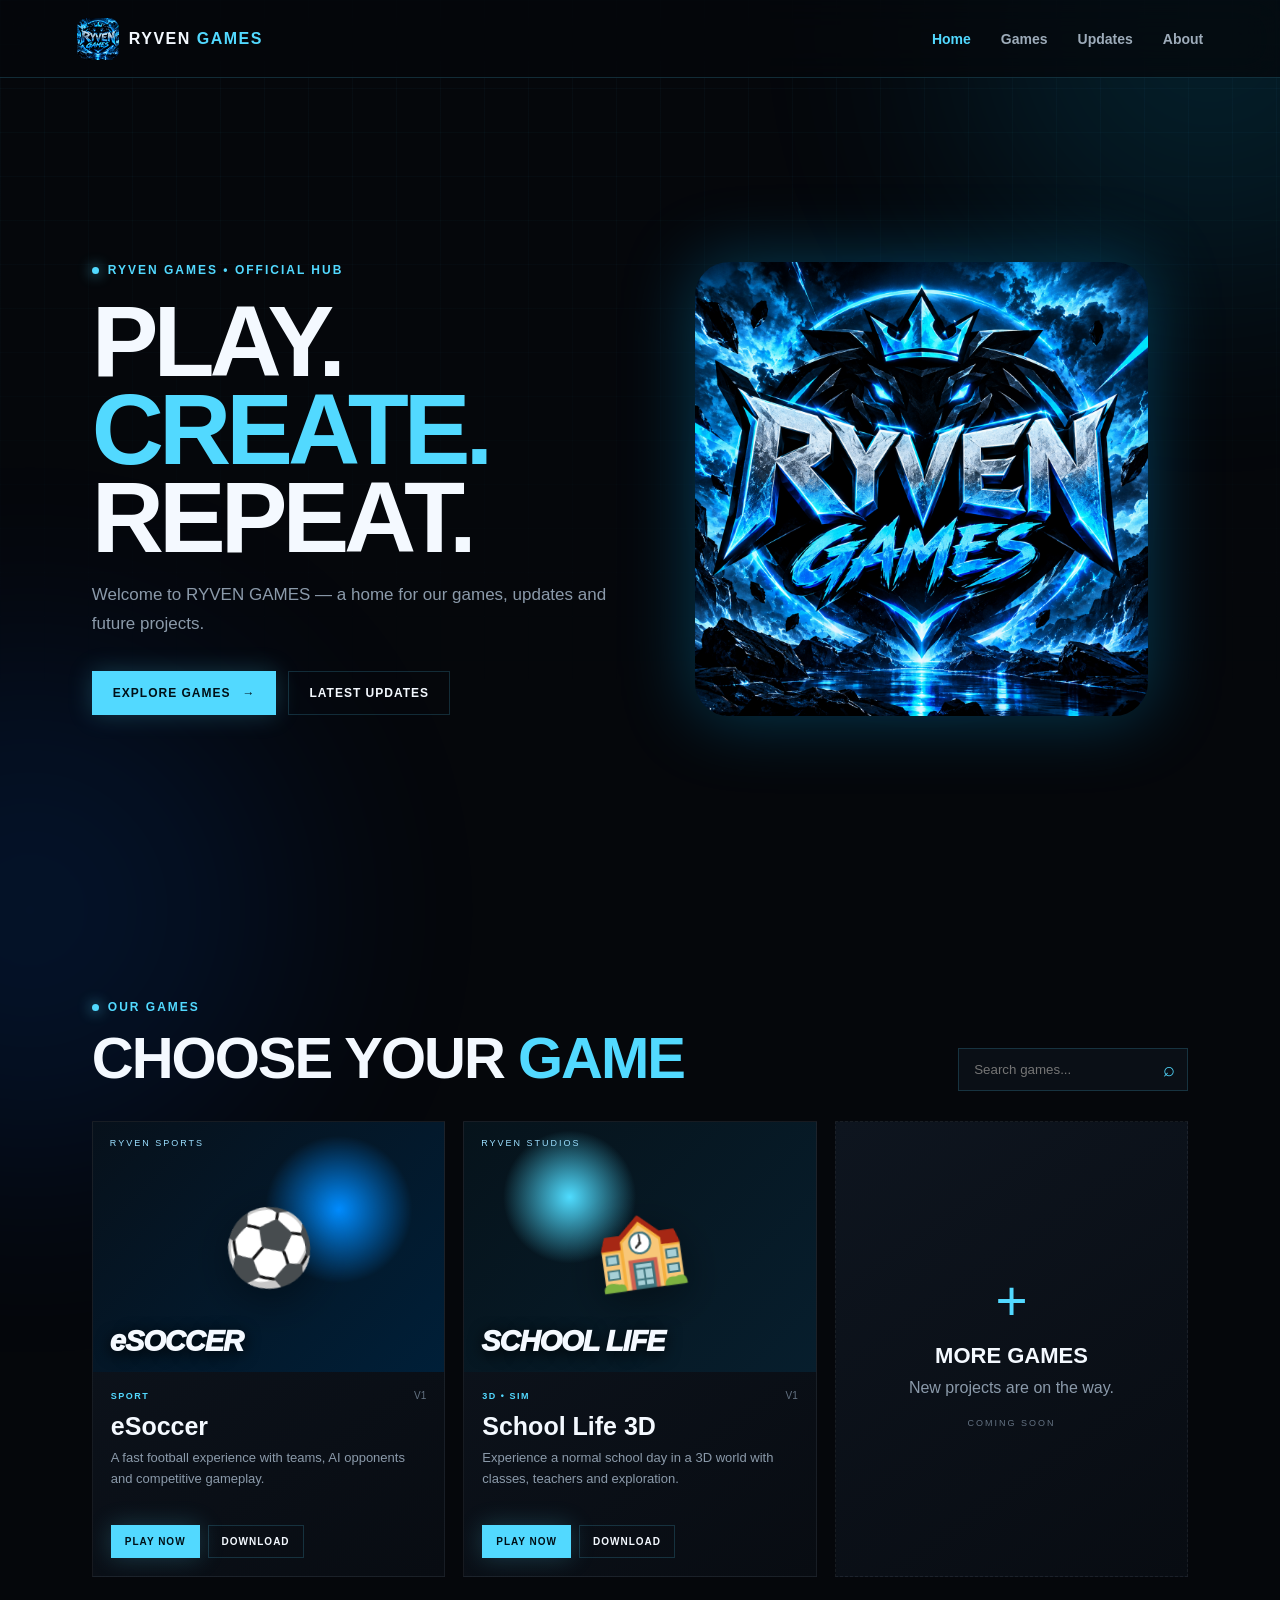
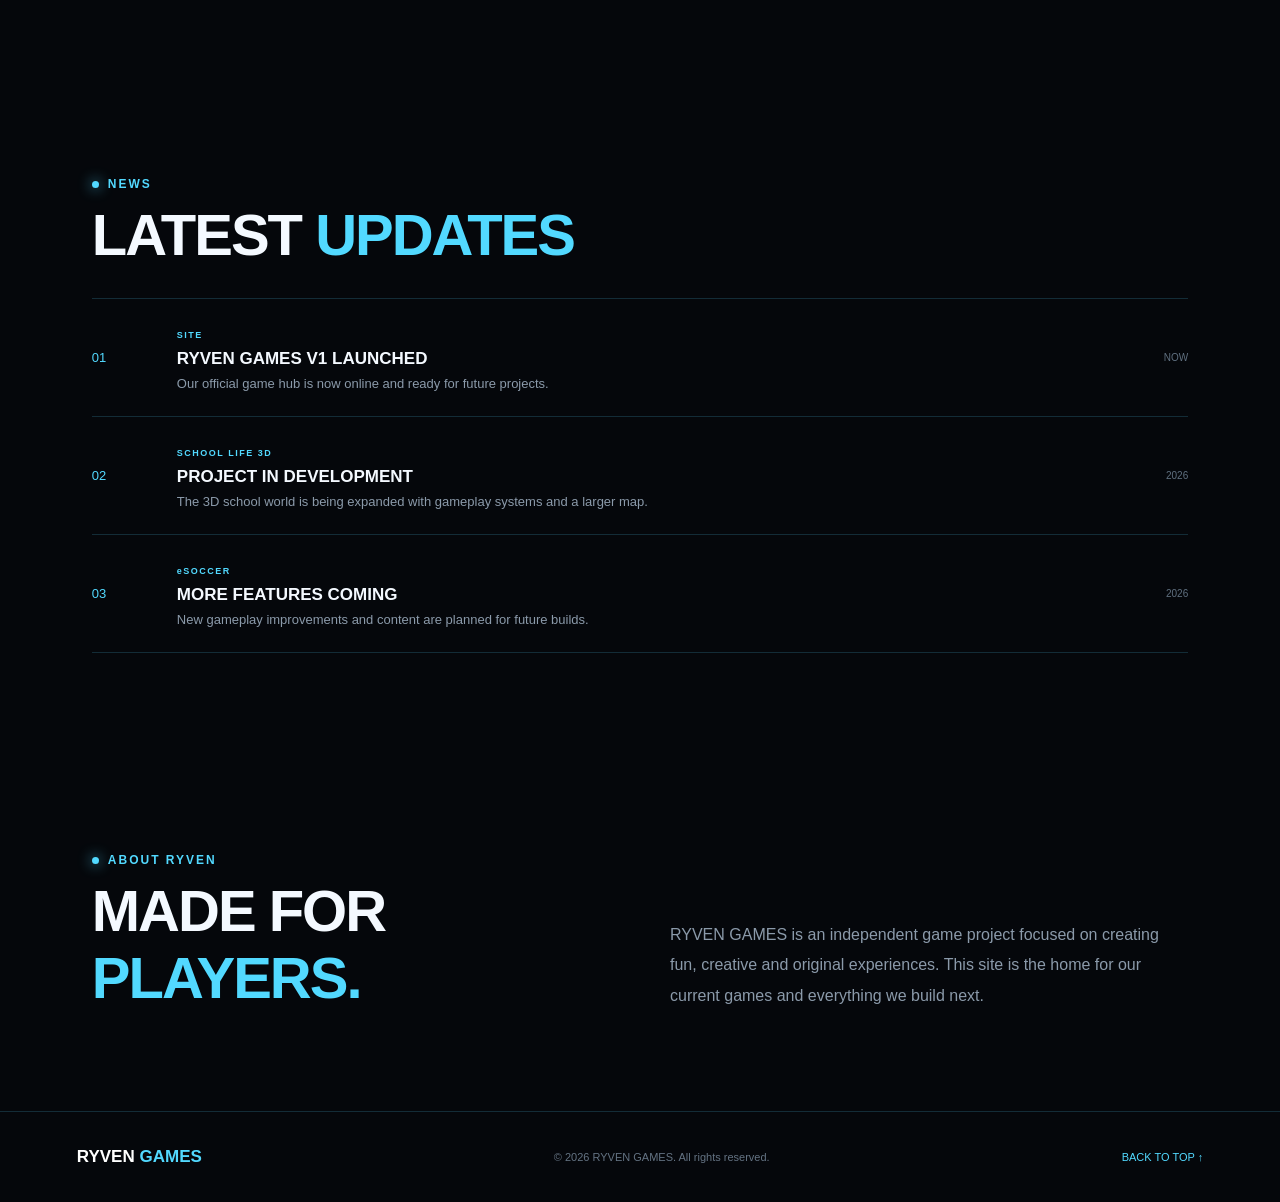
==== index.html @ 24ae2001 "Add files via upload" ====
<!DOCTYPE html>
<html lang="en">
<head>
  <meta charset="UTF-8">
  <meta name="viewport" content="width=device-width, initial-scale=1.0">
  <meta name="description" content="RYVEN GAMES — Play our games, discover new worlds and follow the latest updates.">
  <title>RYVEN GAMES | Game Hub</title>
  <link rel="icon" href="assets/ryven-games-logo.png">
  <link rel="stylesheet" href="style.css">
</head>
<body>
  <div class="bg-grid"></div>
  <div class="glow glow-1"></div>
  <div class="glow glow-2"></div>

  <header class="header">
    <a class="brand" href="#home" aria-label="RYVEN GAMES Home">
      <img src="assets/ryven-games-logo.png" alt="RYVEN GAMES logo">
      <span>RYVEN <b>GAMES</b></span>
    </a>
    <nav class="nav">
      <a href="#home" class="active">Home</a>
      <a href="#games">Games</a>
      <a href="#updates">Updates</a>
      <a href="#about">About</a>
    </nav>
    <button class="menu-btn" id="menuBtn" aria-label="Open menu">☰</button>
  </header>

  <main id="home">
    <section class="hero">
      <div class="hero-copy">
        <div class="eyebrow"><span></span> RYVEN GAMES • OFFICIAL HUB</div>
        <h1>PLAY.<br><em>CREATE.</em><br>REPEAT.</h1>
        <p>Welcome to RYVEN GAMES — a home for our games, updates and future projects.</p>
        <div class="hero-actions">
          <a href="#games" class="btn primary">EXPLORE GAMES <span>→</span></a>
          <a href="#updates" class="btn ghost">LATEST UPDATES</a>
        </div>
      </div>
      <div class="hero-logo-wrap">
        <div class="ring"></div>
        <img src="assets/ryven-games-logo.png" class="hero-logo" alt="RYVEN GAMES">
      </div>
    </section>

    <section id="games" class="section">
      <div class="section-head">
        <div>
          <div class="eyebrow"><span></span> OUR GAMES</div>
          <h2>CHOOSE YOUR <em>GAME</em></h2>
        </div>
        <div class="search-wrap">
          <input id="gameSearch" type="search" placeholder="Search games..." aria-label="Search games">
          <span>⌕</span>
        </div>
      </div>

      <div class="games-grid" id="gamesGrid">
        <article class="game-card" data-search="esoccer football soccer sport">
          <div class="game-art soccer-art">
            <div class="art-label">RYVEN SPORTS</div>
            <div class="soccer-ball">⚽</div>
            <div class="art-title">eSOCCER</div>
          </div>
          <div class="game-info">
            <div class="game-top"><span class="tag">SPORT</span><span class="version">V1</span></div>
            <h3>eSoccer</h3>
            <p>A fast football experience with teams, AI opponents and competitive gameplay.</p>
            <div class="card-actions">
              <a class="btn small primary" href="games/esoccer/index.html">PLAY NOW</a>
              <button class="btn small ghost" data-soon>DOWNLOAD</button>
            </div>
          </div>
        </article>

        <article class="game-card" data-search="school life 3d school simulation">
          <div class="game-art school-art">
            <div class="art-label">RYVEN STUDIOS</div>
            <div class="school-icon">🏫</div>
            <div class="art-title">SCHOOL LIFE</div>
          </div>
          <div class="game-info">
            <div class="game-top"><span class="tag">3D • SIM</span><span class="version">V1</span></div>
            <h3>School Life 3D</h3>
            <p>Experience a normal school day in a 3D world with classes, teachers and exploration.</p>
            <div class="card-actions">
              <a class="btn small primary" href="games/school-life-3d/index.html">PLAY NOW</a>
              <button class="btn small ghost" data-soon>DOWNLOAD</button>
            </div>
          </div>
        </article>

        <article class="game-card coming-card" data-search="more games coming soon">
          <div class="coming-inner">
            <div class="plus">+</div>
            <h3>MORE GAMES</h3>
            <p>New projects are on the way.</p>
            <span>COMING SOON</span>
          </div>
        </article>
      </div>
      <p id="noResults" class="no-results">No games found.</p>
    </section>

    <section id="updates" class="section updates">
      <div class="section-head">
        <div>
          <div class="eyebrow"><span></span> NEWS</div>
          <h2>LATEST <em>UPDATES</em></h2>
        </div>
      </div>
      <div class="update-list">
        <div class="update">
          <div class="update-number">01</div>
          <div><span class="tag">SITE</span><h3>RYVEN GAMES V1 LAUNCHED</h3><p>Our official game hub is now online and ready for future projects.</p></div>
          <time>NOW</time>
        </div>
        <div class="update">
          <div class="update-number">02</div>
          <div><span class="tag">SCHOOL LIFE 3D</span><h3>PROJECT IN DEVELOPMENT</h3><p>The 3D school world is being expanded with gameplay systems and a larger map.</p></div>
          <time>2026</time>
        </div>
        <div class="update">
          <div class="update-number">03</div>
          <div><span class="tag">eSOCCER</span><h3>MORE FEATURES COMING</h3><p>New gameplay improvements and content are planned for future builds.</p></div>
          <time>2026</time>
        </div>
      </div>
    </section>

    <section id="about" class="about section">
      <div>
        <div class="eyebrow"><span></span> ABOUT RYVEN</div>
        <h2>MADE FOR <em>PLAYERS.</em></h2>
      </div>
      <p>RYVEN GAMES is an independent game project focused on creating fun, creative and original experiences. This site is the home for our current games and everything we build next.</p>
    </section>
  </main>

  <footer>
    <div class="footer-brand">RYVEN <b>GAMES</b></div>
    <p>© 2026 RYVEN GAMES. All rights reserved.</p>
    <a href="#home">BACK TO TOP ↑</a>
  </footer>

  <div class="toast" id="toast">Coming soon!</div>
  <script src="script.js"></script>
</body>
</html>
---- style.css ----
:root{
  --cyan:#52d9ff;
  --cyan2:#009cff;
  --black:#05070b;
  --panel:#0b1018;
  --text:#f4f9ff;
  --muted:#8b9aaa;
  --line:rgba(82,217,255,.18);
}
*{box-sizing:border-box;margin:0;padding:0}
html{scroll-behavior:smooth}
body{font-family:Arial,Helvetica,sans-serif;background:var(--black);color:var(--text);min-height:100vh;overflow-x:hidden}
a{text-decoration:none;color:inherit}
.bg-grid{position:fixed;inset:0;z-index:-3;background-image:linear-gradient(rgba(82,217,255,.035) 1px,transparent 1px),linear-gradient(90deg,rgba(82,217,255,.035) 1px,transparent 1px);background-size:44px 44px;mask-image:linear-gradient(to bottom,black,transparent 80%)}
.glow{position:fixed;width:500px;height:500px;border-radius:50%;filter:blur(120px);opacity:.13;z-index:-2;pointer-events:none}
.glow-1{background:#00bfff;top:-220px;right:-180px}.glow-2{background:#0066ff;bottom:-260px;left:-220px}
.header{height:78px;display:flex;align-items:center;justify-content:space-between;padding:0 6vw;border-bottom:1px solid var(--line);background:rgba(5,7,11,.75);backdrop-filter:blur(18px);position:sticky;top:0;z-index:20}
.brand{display:flex;align-items:center;gap:10px;font-weight:900;letter-spacing:1.5px}.brand img{width:42px;height:42px;object-fit:cover;border-radius:10px}.brand b{color:var(--cyan)}
.nav{display:flex;gap:30px;color:#9eacba;font-size:14px;font-weight:700}.nav a{transition:.2s}.nav a:hover,.nav .active{color:var(--cyan)}
.menu-btn{display:none;background:none;border:0;color:white;font-size:24px}
.hero{max-width:1250px;margin:auto;min-height:calc(100vh - 78px);padding:70px 6vw;display:grid;grid-template-columns:1fr 1fr;align-items:center;gap:30px}
.eyebrow{color:var(--cyan);font-size:12px;font-weight:900;letter-spacing:2px;display:flex;align-items:center;gap:9px}.eyebrow span{width:7px;height:7px;border-radius:50%;background:var(--cyan);box-shadow:0 0 14px var(--cyan)}
.hero h1{font-size:clamp(54px,8vw,100px);line-height:.88;letter-spacing:-5px;margin:20px 0}.hero h1 em,h2 em{color:var(--cyan);font-style:normal}
.hero p{max-width:550px;color:var(--muted);font-size:17px;line-height:1.7}.hero-actions{display:flex;gap:12px;margin-top:32px}
.btn{display:inline-flex;align-items:center;justify-content:center;gap:12px;border:1px solid var(--line);padding:14px 20px;font-size:12px;font-weight:900;letter-spacing:1px;transition:.2s;cursor:pointer;background:none;color:var(--text)}
.btn.primary{background:var(--cyan);color:#001018;border-color:var(--cyan);box-shadow:0 0 25px rgba(82,217,255,.22)}.btn.primary:hover{transform:translateY(-2px);box-shadow:0 0 35px rgba(82,217,255,.4)}
.btn.ghost:hover{border-color:var(--cyan);color:var(--cyan)}.btn.small{padding:10px 13px;font-size:10px}
.hero-logo-wrap{position:relative;display:flex;justify-content:center;align-items:center}.hero-logo{width:min(480px,85%);aspect-ratio:1;object-fit:cover;border-radius:34px;filter:drop-shadow(0 0 35px rgba(0,180,255,.3));animation:float 5s ease-in-out infinite}.ring{position:absolute;width:70%;aspect-ratio:1;border:1px solid rgba(82,217,255,.28);border-radius:50%;box-shadow:0 0 80px rgba(0,174,255,.15)}
@keyframes float{50%{transform:translateY(-10px)}}
.section{max-width:1250px;margin:auto;padding:100px 6vw}.section-head{display:flex;align-items:end;justify-content:space-between;gap:20px;margin-bottom:30px}.section h2,.about h2{font-size:clamp(34px,5vw,58px);letter-spacing:-2px;margin-top:10px}.search-wrap{position:relative}.search-wrap input{width:230px;background:#0a0f16;border:1px solid var(--line);padding:13px 38px 13px 15px;color:white;outline:none}.search-wrap input:focus{border-color:var(--cyan)}.search-wrap span{position:absolute;right:13px;top:10px;color:var(--cyan);font-size:20px}
.games-grid{display:grid;grid-template-columns:repeat(3,1fr);gap:18px}.game-card{background:linear-gradient(145deg,#0e151f,#080c12);border:1px solid rgba(255,255,255,.06);overflow:hidden;transition:.3s}.game-card:hover{transform:translateY(-6px);border-color:var(--line);box-shadow:0 15px 45px rgba(0,0,0,.35)}
.game-art{height:250px;position:relative;overflow:hidden;display:flex;align-items:center;justify-content:center;background:#07111b}.soccer-art{background:radial-gradient(circle at 70% 35%,#008cff,transparent 25%),linear-gradient(135deg,#07111b,#001f38)}.school-art{background:radial-gradient(circle at 30% 30%,#4fdcff,transparent 22%),linear-gradient(135deg,#06131b,#071e2d)}.art-label{position:absolute;top:16px;left:17px;font-size:9px;letter-spacing:2px;color:#9bdfff}.soccer-ball,.school-icon{font-size:74px;filter:drop-shadow(0 10px 20px rgba(0,0,0,.4));transform:rotate(-8deg)}.art-title{position:absolute;bottom:14px;left:17px;font-size:29px;font-weight:1000;font-style:italic;letter-spacing:-1px;text-shadow:0 3px 15px #000}
.game-info{padding:18px}.game-top{display:flex;justify-content:space-between;align-items:center}.tag{font-size:9px;letter-spacing:1.5px;color:var(--cyan);font-weight:900}.version{font-size:10px;color:#647383}.game-info h3{font-size:25px;margin:11px 0 7px}.game-info p{font-size:13px;line-height:1.6;color:var(--muted);min-height:62px}.card-actions{display:flex;gap:8px;margin-top:15px}
.coming-card{min-height:420px;border-style:dashed;display:flex;align-items:center;justify-content:center;text-align:center}.coming-inner{padding:30px}.plus{font-size:55px;color:var(--cyan);font-weight:200}.coming-inner h3{font-size:22px;margin:10px}.coming-inner p{color:var(--muted);margin-bottom:15px}.coming-inner span{font-size:9px;letter-spacing:2px;color:#647383}
.no-results{display:none;color:var(--muted);padding:30px 0}
.update-list{border-top:1px solid var(--line)}.update{display:grid;grid-template-columns:65px 1fr auto;gap:20px;padding:25px 0;border-bottom:1px solid var(--line);align-items:center}.update-number{font-size:13px;color:var(--cyan)}.update h3{font-size:17px;margin:7px 0}.update p{font-size:13px;color:var(--muted)}.update time{font-size:10px;color:#607080}
.about{display:grid;grid-template-columns:1fr 1fr;gap:60px;align-items:end}.about p{color:var(--muted);font-size:16px;line-height:1.9;max-width:580px}
footer{border-top:1px solid var(--line);padding:35px 6vw;display:flex;justify-content:space-between;align-items:center;color:#647383;font-size:11px}.footer-brand{font-size:17px;font-weight:900;color:white}.footer-brand b{color:var(--cyan)}footer a{color:var(--cyan)}
.toast{position:fixed;bottom:25px;left:50%;transform:translate(-50%,20px);background:#101923;border:1px solid var(--line);padding:12px 18px;font-size:12px;opacity:0;pointer-events:none;transition:.25s;z-index:50}.toast.show{opacity:1;transform:translate(-50%,0)}
@media(max-width:850px){.nav{display:none}.menu-btn{display:block}.hero{grid-template-columns:1fr;text-align:center;padding-top:55px}.hero-copy .eyebrow,.about .eyebrow{justify-content:center}.hero p{margin:auto}.hero-actions{justify-content:center}.hero-logo-wrap{order:-1}.hero-logo{width:280px}.games-grid{grid-template-columns:1fr 1fr}.about{grid-template-columns:1fr;gap:25px}.section-head{align-items:start;flex-direction:column}.search-wrap,.search-wrap input{width:100%}}
@media(max-width:550px){.header{padding:0 18px}.brand span{display:none}.hero{padding:45px 18px}.hero h1{letter-spacing:-3px}.section{padding:75px 18px}.games-grid{grid-template-columns:1fr}.game-art{height:220px}.update{grid-template-columns:35px 1fr}.update time{display:none}footer{flex-direction:column;gap:15px;text-align:center}}
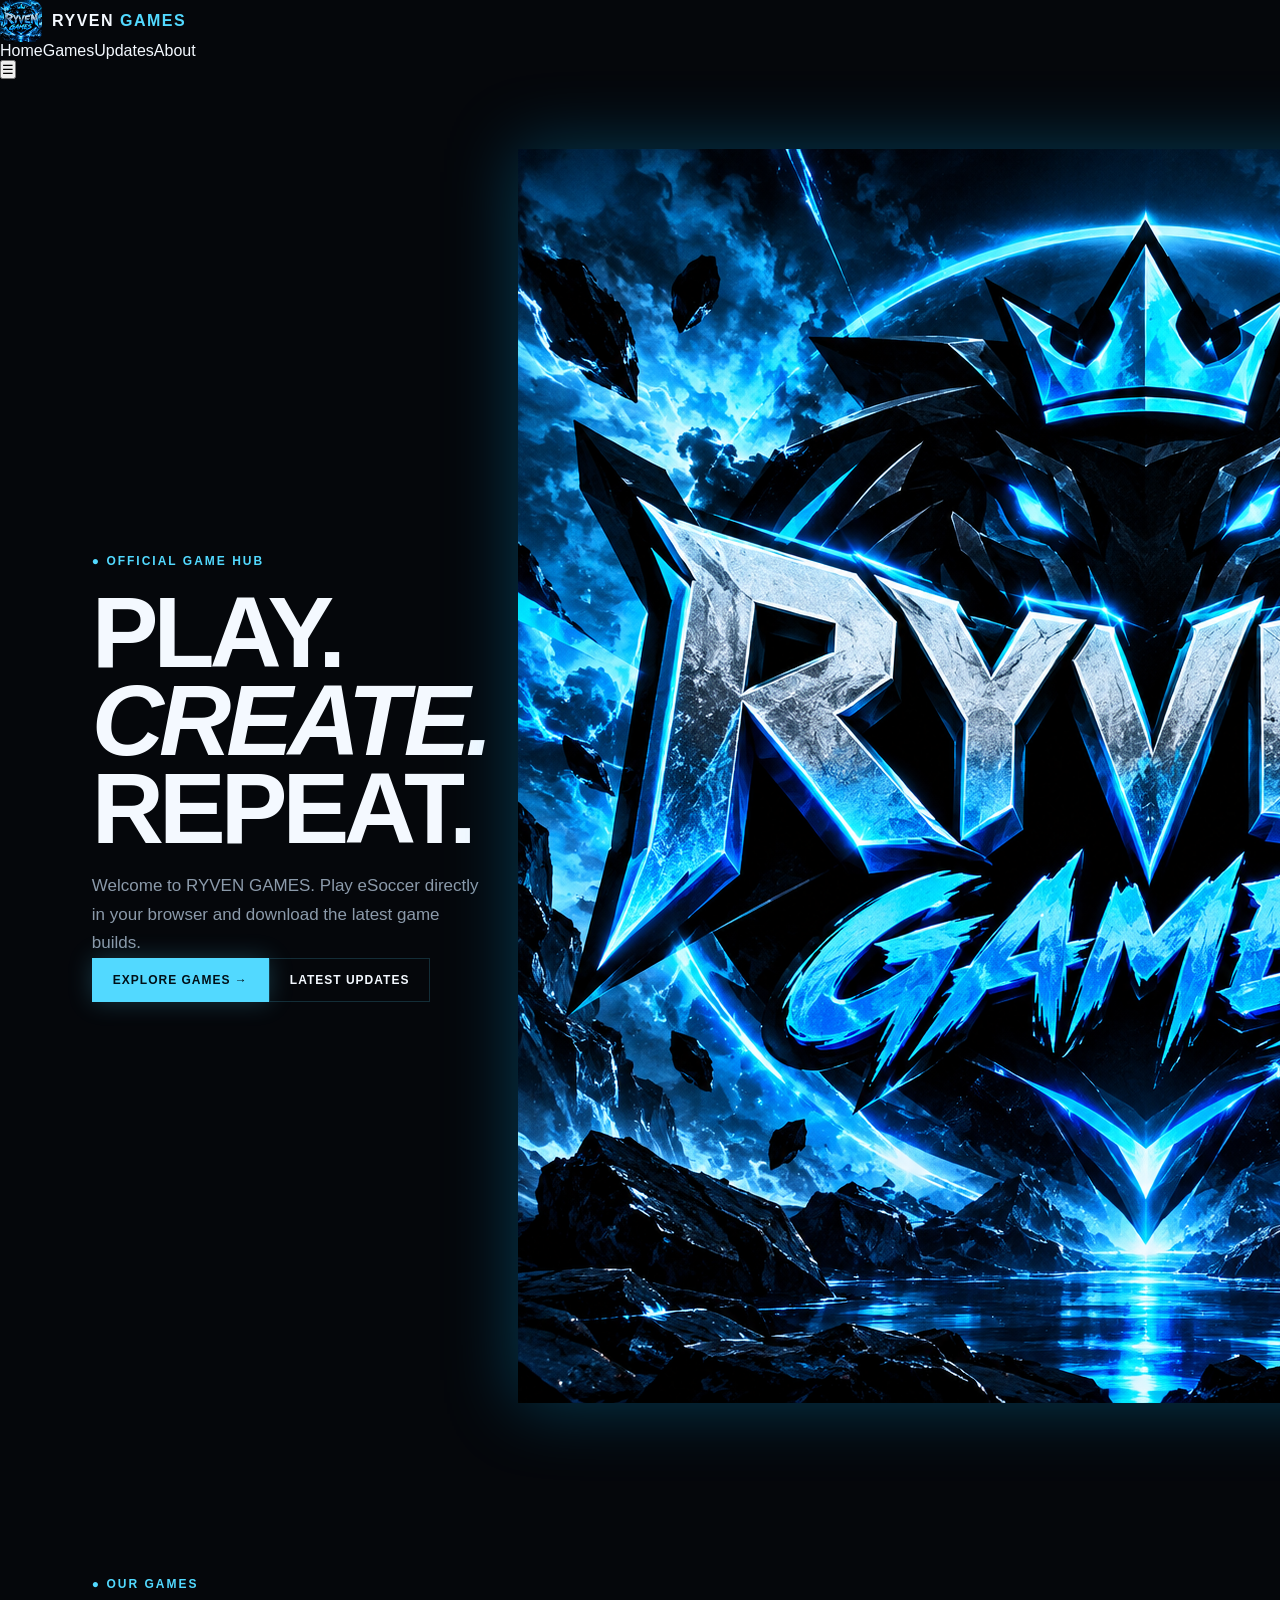
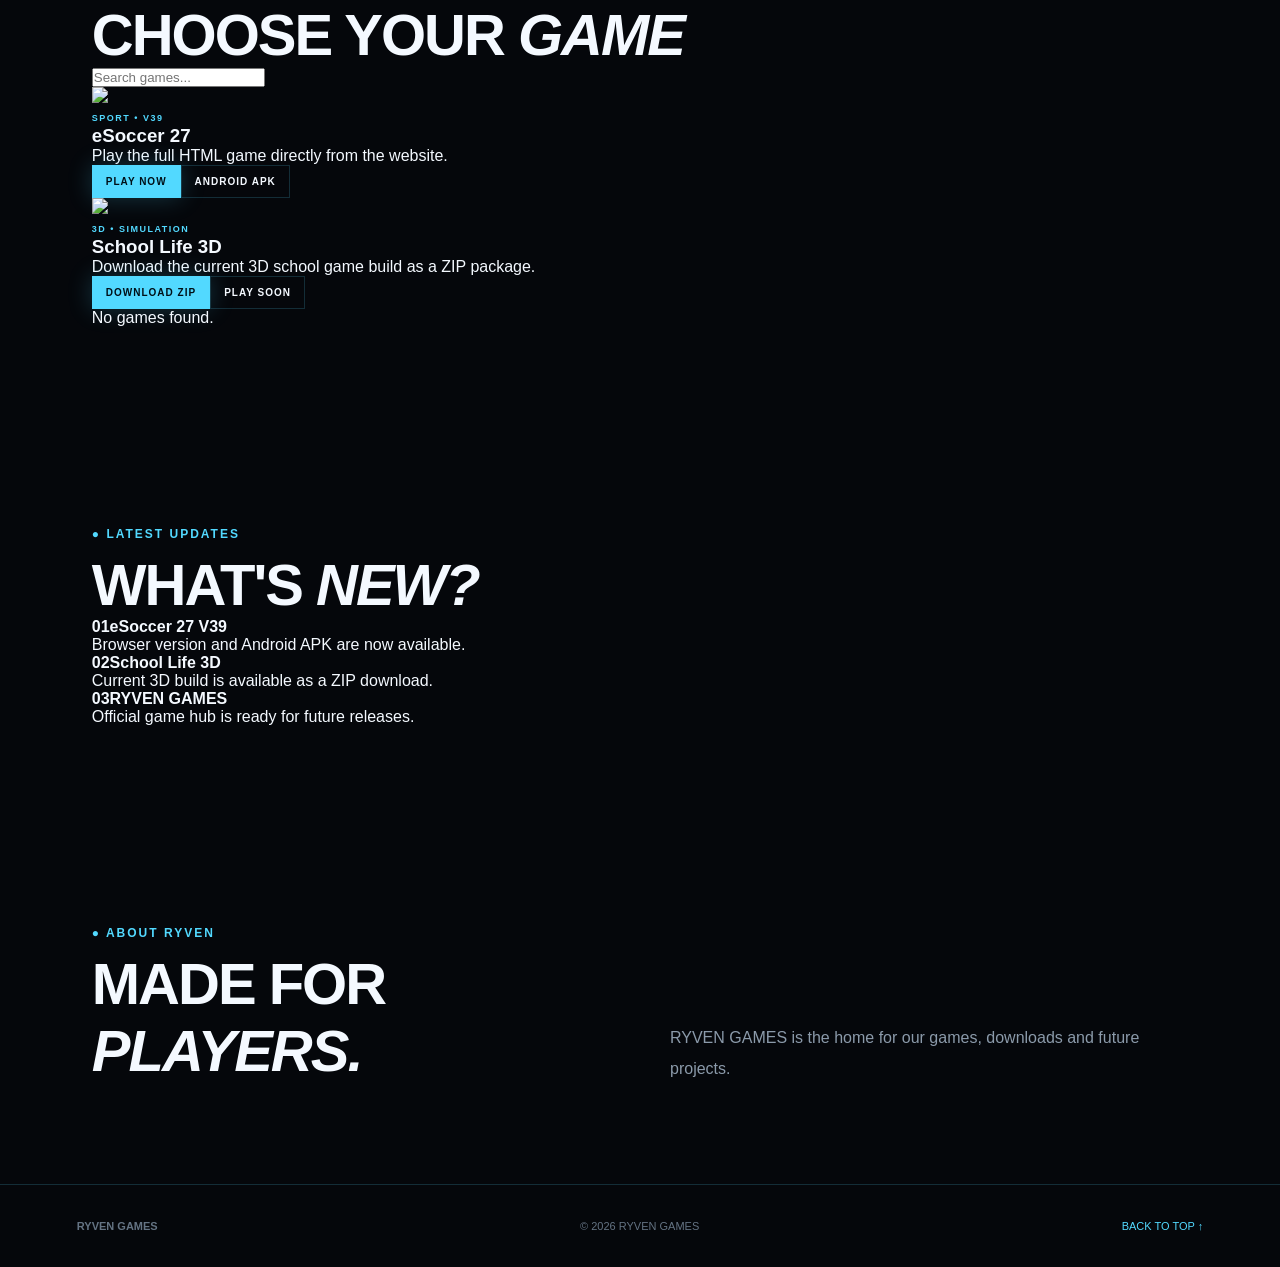
==== commit 8ec0e652: "Add files via upload" ====
--- a/index.html
+++ b/index.html
@@ -1,150 +1,9 @@
-<!DOCTYPE html>
-<html lang="en">
-<head>
-  <meta charset="UTF-8">
-  <meta name="viewport" content="width=device-width, initial-scale=1.0">
-  <meta name="description" content="RYVEN GAMES — Play our games, discover new worlds and follow the latest updates.">
-  <title>RYVEN GAMES | Game Hub</title>
-  <link rel="icon" href="assets/ryven-games-logo.png">
-  <link rel="stylesheet" href="style.css">
-</head>
-<body>
-  <div class="bg-grid"></div>
-  <div class="glow glow-1"></div>
-  <div class="glow glow-2"></div>
-
-  <header class="header">
-    <a class="brand" href="#home" aria-label="RYVEN GAMES Home">
-      <img src="assets/ryven-games-logo.png" alt="RYVEN GAMES logo">
-      <span>RYVEN <b>GAMES</b></span>
-    </a>
-    <nav class="nav">
-      <a href="#home" class="active">Home</a>
-      <a href="#games">Games</a>
-      <a href="#updates">Updates</a>
-      <a href="#about">About</a>
-    </nav>
-    <button class="menu-btn" id="menuBtn" aria-label="Open menu">☰</button>
-  </header>
-
-  <main id="home">
-    <section class="hero">
-      <div class="hero-copy">
-        <div class="eyebrow"><span></span> RYVEN GAMES • OFFICIAL HUB</div>
-        <h1>PLAY.<br><em>CREATE.</em><br>REPEAT.</h1>
-        <p>Welcome to RYVEN GAMES — a home for our games, updates and future projects.</p>
-        <div class="hero-actions">
-          <a href="#games" class="btn primary">EXPLORE GAMES <span>→</span></a>
-          <a href="#updates" class="btn ghost">LATEST UPDATES</a>
-        </div>
-      </div>
-      <div class="hero-logo-wrap">
-        <div class="ring"></div>
-        <img src="assets/ryven-games-logo.png" class="hero-logo" alt="RYVEN GAMES">
-      </div>
-    </section>
-
-    <section id="games" class="section">
-      <div class="section-head">
-        <div>
-          <div class="eyebrow"><span></span> OUR GAMES</div>
-          <h2>CHOOSE YOUR <em>GAME</em></h2>
-        </div>
-        <div class="search-wrap">
-          <input id="gameSearch" type="search" placeholder="Search games..." aria-label="Search games">
-          <span>⌕</span>
-        </div>
-      </div>
-
-      <div class="games-grid" id="gamesGrid">
-        <article class="game-card" data-search="esoccer football soccer sport">
-          <div class="game-art soccer-art">
-            <div class="art-label">RYVEN SPORTS</div>
-            <div class="soccer-ball">⚽</div>
-            <div class="art-title">eSOCCER</div>
-          </div>
-          <div class="game-info">
-            <div class="game-top"><span class="tag">SPORT</span><span class="version">V1</span></div>
-            <h3>eSoccer</h3>
-            <p>A fast football experience with teams, AI opponents and competitive gameplay.</p>
-            <div class="card-actions">
-              <a class="btn small primary" href="games/esoccer/index.html">PLAY NOW</a>
-              <button class="btn small ghost" data-soon>DOWNLOAD</button>
-            </div>
-          </div>
-        </article>
-
-        <article class="game-card" data-search="school life 3d school simulation">
-          <div class="game-art school-art">
-            <div class="art-label">RYVEN STUDIOS</div>
-            <div class="school-icon">🏫</div>
-            <div class="art-title">SCHOOL LIFE</div>
-          </div>
-          <div class="game-info">
-            <div class="game-top"><span class="tag">3D • SIM</span><span class="version">V1</span></div>
-            <h3>School Life 3D</h3>
-            <p>Experience a normal school day in a 3D world with classes, teachers and exploration.</p>
-            <div class="card-actions">
-              <a class="btn small primary" href="games/school-life-3d/index.html">PLAY NOW</a>
-              <button class="btn small ghost" data-soon>DOWNLOAD</button>
-            </div>
-          </div>
-        </article>
-
-        <article class="game-card coming-card" data-search="more games coming soon">
-          <div class="coming-inner">
-            <div class="plus">+</div>
-            <h3>MORE GAMES</h3>
-            <p>New projects are on the way.</p>
-            <span>COMING SOON</span>
-          </div>
-        </article>
-      </div>
-      <p id="noResults" class="no-results">No games found.</p>
-    </section>
-
-    <section id="updates" class="section updates">
-      <div class="section-head">
-        <div>
-          <div class="eyebrow"><span></span> NEWS</div>
-          <h2>LATEST <em>UPDATES</em></h2>
-        </div>
-      </div>
-      <div class="update-list">
-        <div class="update">
-          <div class="update-number">01</div>
-          <div><span class="tag">SITE</span><h3>RYVEN GAMES V1 LAUNCHED</h3><p>Our official game hub is now online and ready for future projects.</p></div>
-          <time>NOW</time>
-        </div>
-        <div class="update">
-          <div class="update-number">02</div>
-          <div><span class="tag">SCHOOL LIFE 3D</span><h3>PROJECT IN DEVELOPMENT</h3><p>The 3D school world is being expanded with gameplay systems and a larger map.</p></div>
-          <time>2026</time>
-        </div>
-        <div class="update">
-          <div class="update-number">03</div>
-          <div><span class="tag">eSOCCER</span><h3>MORE FEATURES COMING</h3><p>New gameplay improvements and content are planned for future builds.</p></div>
-          <time>2026</time>
-        </div>
-      </div>
-    </section>
-
-    <section id="about" class="about section">
-      <div>
-        <div class="eyebrow"><span></span> ABOUT RYVEN</div>
-        <h2>MADE FOR <em>PLAYERS.</em></h2>
-      </div>
-      <p>RYVEN GAMES is an independent game project focused on creating fun, creative and original experiences. This site is the home for our current games and everything we build next.</p>
-    </section>
-  </main>
-
-  <footer>
-    <div class="footer-brand">RYVEN <b>GAMES</b></div>
-    <p>© 2026 RYVEN GAMES. All rights reserved.</p>
-    <a href="#home">BACK TO TOP ↑</a>
-  </footer>
-
-  <div class="toast" id="toast">Coming soon!</div>
-  <script src="script.js"></script>
-</body>
-</html>
+<!doctype html><html lang="en"><head><meta charset="utf-8"><meta name="viewport" content="width=device-width,initial-scale=1"><meta name="description" content="RYVEN GAMES — official home for eSoccer and School Life 3D."><title>RYVEN GAMES</title><link rel="icon" href="assets/ryven-games-logo.png"><link rel="stylesheet" href="style.css"></head><body>
+<div class="grid"></div><header><a class="brand" href="#home"><img src="assets/ryven-games-logo.png"><span>RYVEN <b>GAMES</b></span></a><nav><a href="#home">Home</a><a href="#games">Games</a><a href="#updates">Updates</a><a href="#about">About</a></nav><button id="menu">☰</button></header>
+<main id="home"><section class="hero"><div><div class="eyebrow">● OFFICIAL GAME HUB</div><h1>PLAY.<br><i>CREATE.</i><br>REPEAT.</h1><p>Welcome to RYVEN GAMES. Play eSoccer directly in your browser and download the latest game builds.</p><div class="actions"><a class="btn primary" href="#games">EXPLORE GAMES →</a><a class="btn" href="#updates">LATEST UPDATES</a></div></div><div class="hero-logo"><div class="orb"></div><img src="assets/ryven-games-logo.png"></div></section>
+<section id="games" class="section"><div class="head"><div><div class="eyebrow">● OUR GAMES</div><h2>CHOOSE YOUR <i>GAME</i></h2></div><input id="search" placeholder="Search games..."></div><div class="cards" id="cards">
+<article class="card" data-search="esoccer football soccer"><img src="assets/esoccer-cover.jpg"><div class="shade"></div><div class="info"><span class="tag">SPORT • V39</span><h3>eSoccer 27</h3><p>Play the full HTML game directly from the website.</p><div class="buttons"><a class="btn primary small" href="games/esoccer/index.html">PLAY NOW</a><a class="btn small" href="downloads/eSoccer.apk" download>ANDROID APK</a></div></div></article>
+<article class="card" data-search="school life 3d school simulation"><img src="assets/school-life-3d-cover.png"><div class="shade"></div><div class="info"><span class="tag">3D • SIMULATION</span><h3>School Life 3D</h3><p>Download the current 3D school game build as a ZIP package.</p><div class="buttons"><a class="btn primary small" href="downloads/SCHOOL-LIFE-3D.zip" download>DOWNLOAD ZIP</a><span class="btn small disabled">PLAY SOON</span></div></div></article>
+</div><p id="none" class="none">No games found.</p></section>
+<section id="updates" class="section"><div class="eyebrow">● LATEST UPDATES</div><h2>WHAT'S <i>NEW?</i></h2><div class="updates"><div><b>01</b><span><strong>eSoccer 27 V39</strong><br>Browser version and Android APK are now available.</span></div><div><b>02</b><span><strong>School Life 3D</strong><br>Current 3D build is available as a ZIP download.</span></div><div><b>03</b><span><strong>RYVEN GAMES</strong><br>Official game hub is ready for future releases.</span></div></div></section>
+<section id="about" class="about section"><div><div class="eyebrow">● ABOUT RYVEN</div><h2>MADE FOR <i>PLAYERS.</i></h2></div><p>RYVEN GAMES is the home for our games, downloads and future projects.</p></section></main><footer><b>RYVEN GAMES</b><span>© 2026 RYVEN GAMES</span><a href="#home">BACK TO TOP ↑</a></footer><script src="script.js"></script></body></html>
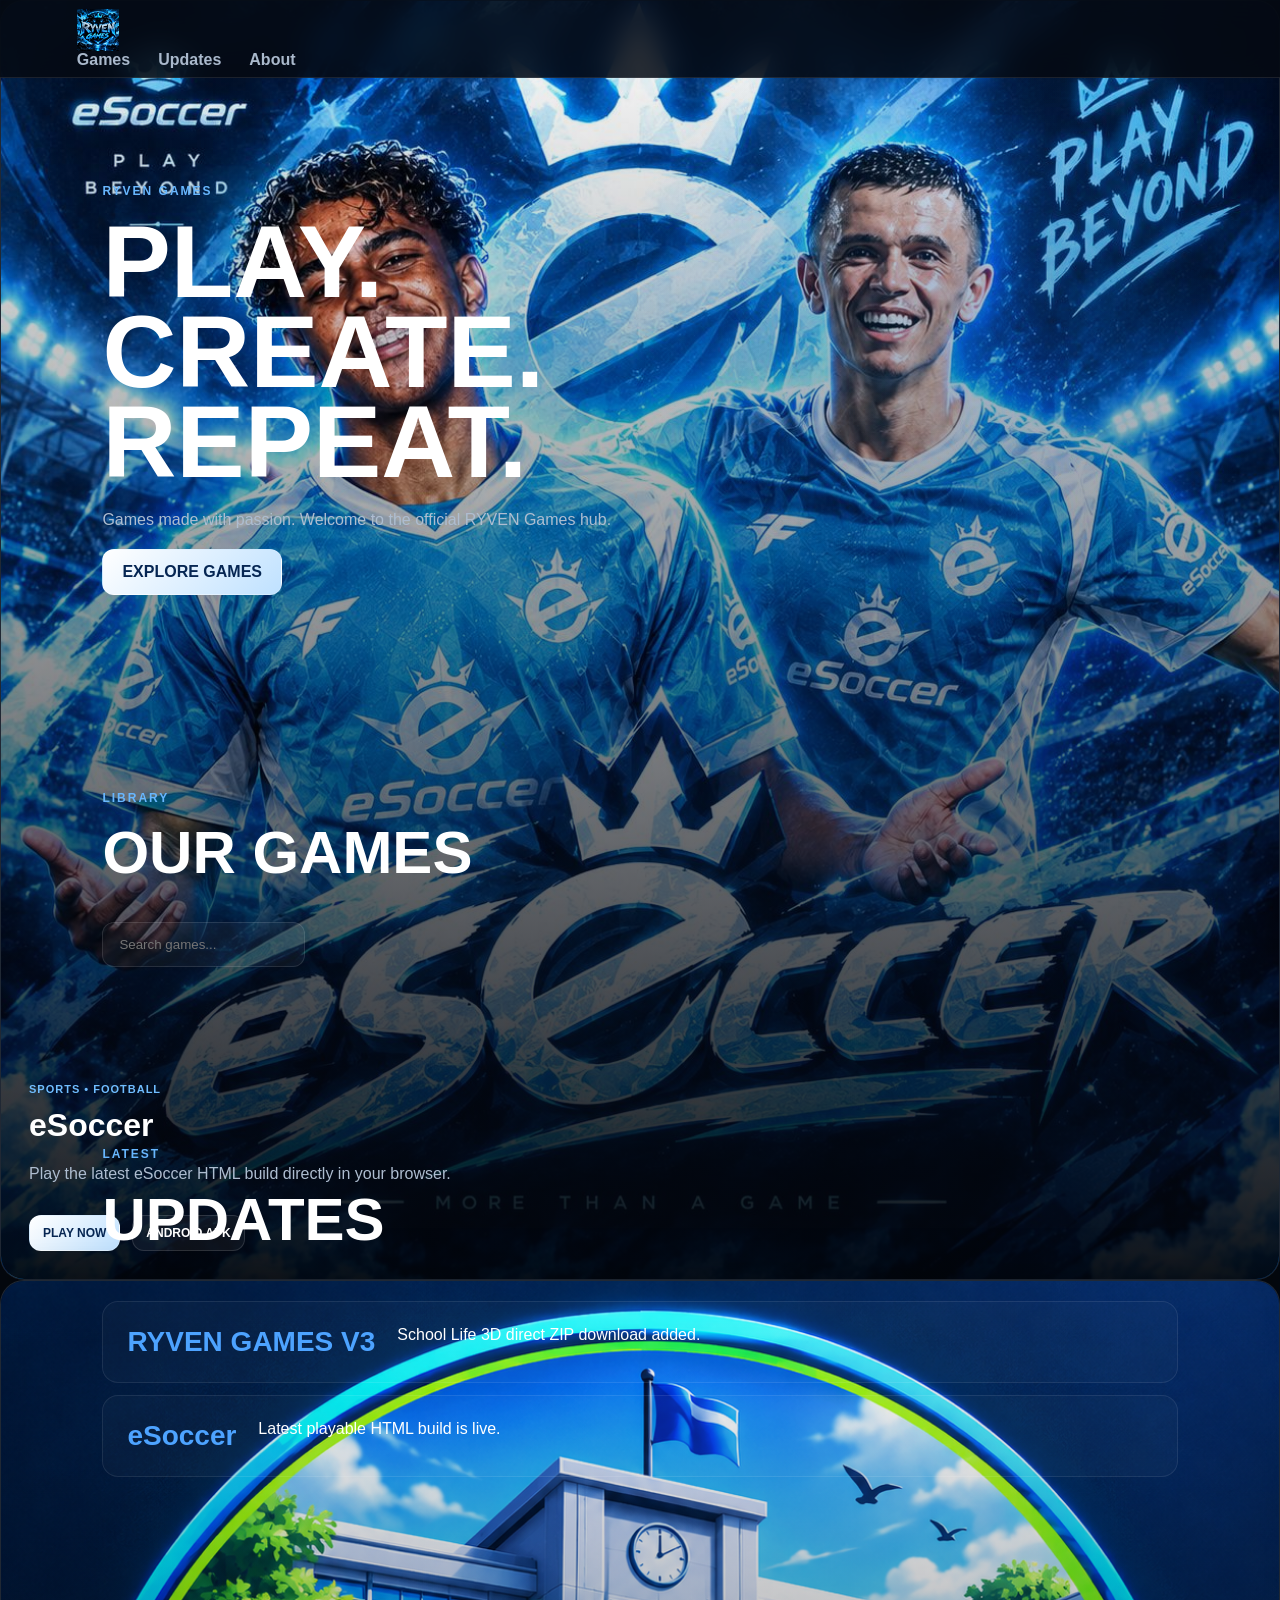
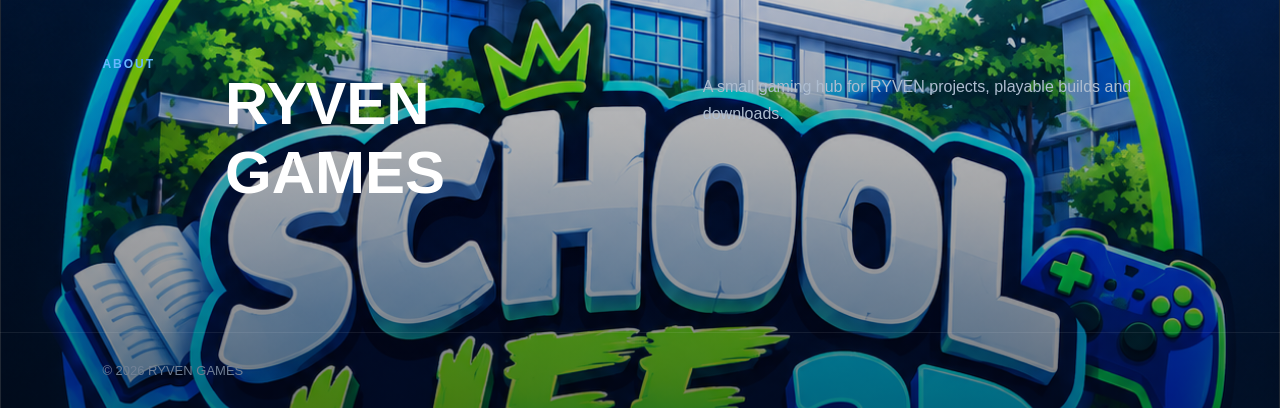
==== commit a3810b37: "Add files via upload" ====
--- a/index.html
+++ b/index.html
@@ -1,9 +1,20 @@
-<!doctype html><html lang="en"><head><meta charset="utf-8"><meta name="viewport" content="width=device-width,initial-scale=1"><meta name="description" content="RYVEN GAMES — official home for eSoccer and School Life 3D."><title>RYVEN GAMES</title><link rel="icon" href="assets/ryven-games-logo.png"><link rel="stylesheet" href="style.css"></head><body>
-<div class="grid"></div><header><a class="brand" href="#home"><img src="assets/ryven-games-logo.png"><span>RYVEN <b>GAMES</b></span></a><nav><a href="#home">Home</a><a href="#games">Games</a><a href="#updates">Updates</a><a href="#about">About</a></nav><button id="menu">☰</button></header>
-<main id="home"><section class="hero"><div><div class="eyebrow">● OFFICIAL GAME HUB</div><h1>PLAY.<br><i>CREATE.</i><br>REPEAT.</h1><p>Welcome to RYVEN GAMES. Play eSoccer directly in your browser and download the latest game builds.</p><div class="actions"><a class="btn primary" href="#games">EXPLORE GAMES →</a><a class="btn" href="#updates">LATEST UPDATES</a></div></div><div class="hero-logo"><div class="orb"></div><img src="assets/ryven-games-logo.png"></div></section>
-<section id="games" class="section"><div class="head"><div><div class="eyebrow">● OUR GAMES</div><h2>CHOOSE YOUR <i>GAME</i></h2></div><input id="search" placeholder="Search games..."></div><div class="cards" id="cards">
-<article class="card" data-search="esoccer football soccer"><img src="assets/esoccer-cover.jpg"><div class="shade"></div><div class="info"><span class="tag">SPORT • V39</span><h3>eSoccer 27</h3><p>Play the full HTML game directly from the website.</p><div class="buttons"><a class="btn primary small" href="games/esoccer/index.html">PLAY NOW</a><a class="btn small" href="downloads/eSoccer.apk" download>ANDROID APK</a></div></div></article>
-<article class="card" data-search="school life 3d school simulation"><img src="assets/school-life-3d-cover.png"><div class="shade"></div><div class="info"><span class="tag">3D • SIMULATION</span><h3>School Life 3D</h3><p>Download the current 3D school game build as a ZIP package.</p><div class="buttons"><a class="btn primary small" href="downloads/SCHOOL-LIFE-3D.zip" download>DOWNLOAD ZIP</a><span class="btn small disabled">PLAY SOON</span></div></div></article>
-</div><p id="none" class="none">No games found.</p></section>
-<section id="updates" class="section"><div class="eyebrow">● LATEST UPDATES</div><h2>WHAT'S <i>NEW?</i></h2><div class="updates"><div><b>01</b><span><strong>eSoccer 27 V39</strong><br>Browser version and Android APK are now available.</span></div><div><b>02</b><span><strong>School Life 3D</strong><br>Current 3D build is available as a ZIP download.</span></div><div><b>03</b><span><strong>RYVEN GAMES</strong><br>Official game hub is ready for future releases.</span></div></div></section>
-<section id="about" class="about section"><div><div class="eyebrow">● ABOUT RYVEN</div><h2>MADE FOR <i>PLAYERS.</i></h2></div><p>RYVEN GAMES is the home for our games, downloads and future projects.</p></section></main><footer><b>RYVEN GAMES</b><span>© 2026 RYVEN GAMES</span><a href="#home">BACK TO TOP ↑</a></footer><script src="script.js"></script></body></html>
+<!doctype html>
+<html lang="en">
+<head>
+<meta charset="utf-8"><meta name="viewport" content="width=device-width,initial-scale=1">
+<title>RYVEN GAMES</title><link rel="stylesheet" href="style.css">
+</head>
+<body>
+<header><div class="nav"><a class="brand" href="#top"><img src="assets/ryven-games-logo.png" alt="RYVEN GAMES"></a><button class="menu" id="menu">☰</button><nav id="nav"><a href="#games">Games</a><a href="#updates">Updates</a><a href="#about">About</a></nav></div></header>
+<main id="top">
+<section class="hero"><div><span class="eyebrow">RYVEN GAMES</span><h1>PLAY. CREATE.<br><span>REPEAT.</span></h1><p>Games made with passion. Welcome to the official RYVEN Games hub.</p><a class="btn primary" href="#games">EXPLORE GAMES</a></div></section>
+<section class="section" id="games"><div class="section-head"><div><span class="eyebrow">LIBRARY</span><h2>OUR GAMES</h2></div><input id="search" placeholder="Search games..." aria-label="Search games"></div>
+<div class="grid">
+<article class="card" data-search="esoccer football soccer sports"><img src="assets/esoccer-cover.jpg" alt="eSoccer"><div class="shade"></div><div class="info"><span class="tag">SPORTS • FOOTBALL</span><h3>eSoccer</h3><p>Play the latest eSoccer HTML build directly in your browser.</p><div class="buttons"><a class="btn primary small" href="games/esoccer/index.html">PLAY NOW</a><a class="btn small" href="downloads/eSoccer.apk" download>ANDROID APK</a></div></div></article>
+<article class="card" data-search="school life 3d school simulation"><img src="assets/school-life-3d-cover.png" alt="School Life 3D"><div class="shade"></div><div class="info"><span class="tag">3D • SIMULATION</span><h3>School Life 3D</h3><p>Download the complete School Life 3D ZIP package.</p><div class="buttons"><a class="btn primary small" href="https://uploadkon.ir/uploads/e61a01_26SCHOOL.zip">DOWNLOAD ZIP</a></div><small class="note">Direct download • ZIP package</small></div></div></article>
+</div></section>
+<section class="section updates" id="updates"><span class="eyebrow">LATEST</span><h2>UPDATES</h2><div class="update"><b>RYVEN GAMES V3</b><span>School Life 3D direct ZIP download added.</span></div><div class="update"><b>eSoccer</b><span>Latest playable HTML build is live.</span></div></section>
+<section class="section about" id="about"><span class="eyebrow">ABOUT</span><h2>RYVEN GAMES</h2><p>A small gaming hub for RYVEN projects, playable builds and downloads.</p></section>
+</main><footer>© 2026 RYVEN GAMES</footer>
+<script src="script.js"></script>
+</body></html>
--- a/style.css
+++ b/style.css
@@ -1,41 +1 @@
-:root{
-  --cyan:#52d9ff;
-  --cyan2:#009cff;
-  --black:#05070b;
-  --panel:#0b1018;
-  --text:#f4f9ff;
-  --muted:#8b9aaa;
-  --line:rgba(82,217,255,.18);
-}
-*{box-sizing:border-box;margin:0;padding:0}
-html{scroll-behavior:smooth}
-body{font-family:Arial,Helvetica,sans-serif;background:var(--black);color:var(--text);min-height:100vh;overflow-x:hidden}
-a{text-decoration:none;color:inherit}
-.bg-grid{position:fixed;inset:0;z-index:-3;background-image:linear-gradient(rgba(82,217,255,.035) 1px,transparent 1px),linear-gradient(90deg,rgba(82,217,255,.035) 1px,transparent 1px);background-size:44px 44px;mask-image:linear-gradient(to bottom,black,transparent 80%)}
-.glow{position:fixed;width:500px;height:500px;border-radius:50%;filter:blur(120px);opacity:.13;z-index:-2;pointer-events:none}
-.glow-1{background:#00bfff;top:-220px;right:-180px}.glow-2{background:#0066ff;bottom:-260px;left:-220px}
-.header{height:78px;display:flex;align-items:center;justify-content:space-between;padding:0 6vw;border-bottom:1px solid var(--line);background:rgba(5,7,11,.75);backdrop-filter:blur(18px);position:sticky;top:0;z-index:20}
-.brand{display:flex;align-items:center;gap:10px;font-weight:900;letter-spacing:1.5px}.brand img{width:42px;height:42px;object-fit:cover;border-radius:10px}.brand b{color:var(--cyan)}
-.nav{display:flex;gap:30px;color:#9eacba;font-size:14px;font-weight:700}.nav a{transition:.2s}.nav a:hover,.nav .active{color:var(--cyan)}
-.menu-btn{display:none;background:none;border:0;color:white;font-size:24px}
-.hero{max-width:1250px;margin:auto;min-height:calc(100vh - 78px);padding:70px 6vw;display:grid;grid-template-columns:1fr 1fr;align-items:center;gap:30px}
-.eyebrow{color:var(--cyan);font-size:12px;font-weight:900;letter-spacing:2px;display:flex;align-items:center;gap:9px}.eyebrow span{width:7px;height:7px;border-radius:50%;background:var(--cyan);box-shadow:0 0 14px var(--cyan)}
-.hero h1{font-size:clamp(54px,8vw,100px);line-height:.88;letter-spacing:-5px;margin:20px 0}.hero h1 em,h2 em{color:var(--cyan);font-style:normal}
-.hero p{max-width:550px;color:var(--muted);font-size:17px;line-height:1.7}.hero-actions{display:flex;gap:12px;margin-top:32px}
-.btn{display:inline-flex;align-items:center;justify-content:center;gap:12px;border:1px solid var(--line);padding:14px 20px;font-size:12px;font-weight:900;letter-spacing:1px;transition:.2s;cursor:pointer;background:none;color:var(--text)}
-.btn.primary{background:var(--cyan);color:#001018;border-color:var(--cyan);box-shadow:0 0 25px rgba(82,217,255,.22)}.btn.primary:hover{transform:translateY(-2px);box-shadow:0 0 35px rgba(82,217,255,.4)}
-.btn.ghost:hover{border-color:var(--cyan);color:var(--cyan)}.btn.small{padding:10px 13px;font-size:10px}
-.hero-logo-wrap{position:relative;display:flex;justify-content:center;align-items:center}.hero-logo{width:min(480px,85%);aspect-ratio:1;object-fit:cover;border-radius:34px;filter:drop-shadow(0 0 35px rgba(0,180,255,.3));animation:float 5s ease-in-out infinite}.ring{position:absolute;width:70%;aspect-ratio:1;border:1px solid rgba(82,217,255,.28);border-radius:50%;box-shadow:0 0 80px rgba(0,174,255,.15)}
-@keyframes float{50%{transform:translateY(-10px)}}
-.section{max-width:1250px;margin:auto;padding:100px 6vw}.section-head{display:flex;align-items:end;justify-content:space-between;gap:20px;margin-bottom:30px}.section h2,.about h2{font-size:clamp(34px,5vw,58px);letter-spacing:-2px;margin-top:10px}.search-wrap{position:relative}.search-wrap input{width:230px;background:#0a0f16;border:1px solid var(--line);padding:13px 38px 13px 15px;color:white;outline:none}.search-wrap input:focus{border-color:var(--cyan)}.search-wrap span{position:absolute;right:13px;top:10px;color:var(--cyan);font-size:20px}
-.games-grid{display:grid;grid-template-columns:repeat(3,1fr);gap:18px}.game-card{background:linear-gradient(145deg,#0e151f,#080c12);border:1px solid rgba(255,255,255,.06);overflow:hidden;transition:.3s}.game-card:hover{transform:translateY(-6px);border-color:var(--line);box-shadow:0 15px 45px rgba(0,0,0,.35)}
-.game-art{height:250px;position:relative;overflow:hidden;display:flex;align-items:center;justify-content:center;background:#07111b}.soccer-art{background:radial-gradient(circle at 70% 35%,#008cff,transparent 25%),linear-gradient(135deg,#07111b,#001f38)}.school-art{background:radial-gradient(circle at 30% 30%,#4fdcff,transparent 22%),linear-gradient(135deg,#06131b,#071e2d)}.art-label{position:absolute;top:16px;left:17px;font-size:9px;letter-spacing:2px;color:#9bdfff}.soccer-ball,.school-icon{font-size:74px;filter:drop-shadow(0 10px 20px rgba(0,0,0,.4));transform:rotate(-8deg)}.art-title{position:absolute;bottom:14px;left:17px;font-size:29px;font-weight:1000;font-style:italic;letter-spacing:-1px;text-shadow:0 3px 15px #000}
-.game-info{padding:18px}.game-top{display:flex;justify-content:space-between;align-items:center}.tag{font-size:9px;letter-spacing:1.5px;color:var(--cyan);font-weight:900}.version{font-size:10px;color:#647383}.game-info h3{font-size:25px;margin:11px 0 7px}.game-info p{font-size:13px;line-height:1.6;color:var(--muted);min-height:62px}.card-actions{display:flex;gap:8px;margin-top:15px}
-.coming-card{min-height:420px;border-style:dashed;display:flex;align-items:center;justify-content:center;text-align:center}.coming-inner{padding:30px}.plus{font-size:55px;color:var(--cyan);font-weight:200}.coming-inner h3{font-size:22px;margin:10px}.coming-inner p{color:var(--muted);margin-bottom:15px}.coming-inner span{font-size:9px;letter-spacing:2px;color:#647383}
-.no-results{display:none;color:var(--muted);padding:30px 0}
-.update-list{border-top:1px solid var(--line)}.update{display:grid;grid-template-columns:65px 1fr auto;gap:20px;padding:25px 0;border-bottom:1px solid var(--line);align-items:center}.update-number{font-size:13px;color:var(--cyan)}.update h3{font-size:17px;margin:7px 0}.update p{font-size:13px;color:var(--muted)}.update time{font-size:10px;color:#607080}
-.about{display:grid;grid-template-columns:1fr 1fr;gap:60px;align-items:end}.about p{color:var(--muted);font-size:16px;line-height:1.9;max-width:580px}
-footer{border-top:1px solid var(--line);padding:35px 6vw;display:flex;justify-content:space-between;align-items:center;color:#647383;font-size:11px}.footer-brand{font-size:17px;font-weight:900;color:white}.footer-brand b{color:var(--cyan)}footer a{color:var(--cyan)}
-.toast{position:fixed;bottom:25px;left:50%;transform:translate(-50%,20px);background:#101923;border:1px solid var(--line);padding:12px 18px;font-size:12px;opacity:0;pointer-events:none;transition:.25s;z-index:50}.toast.show{opacity:1;transform:translate(-50%,0)}
-@media(max-width:850px){.nav{display:none}.menu-btn{display:block}.hero{grid-template-columns:1fr;text-align:center;padding-top:55px}.hero-copy .eyebrow,.about .eyebrow{justify-content:center}.hero p{margin:auto}.hero-actions{justify-content:center}.hero-logo-wrap{order:-1}.hero-logo{width:280px}.games-grid{grid-template-columns:1fr 1fr}.about{grid-template-columns:1fr;gap:25px}.section-head{align-items:start;flex-direction:column}.search-wrap,.search-wrap input{width:100%}}
-@media(max-width:550px){.header{padding:0 18px}.brand span{display:none}.hero{padding:45px 18px}.hero h1{letter-spacing:-3px}.section{padding:75px 18px}.games-grid{grid-template-columns:1fr}.game-art{height:220px}.update{grid-template-columns:35px 1fr}.update time{display:none}footer{flex-direction:column;gap:15px;text-align:center}}
+*{box-sizing:border-box}html{scroll-behavior:smooth}body{margin:0;background:#050a12;color:#fff;font-family:Arial,Tahoma,sans-serif}.grid{position:fixed;inset:0;background-image:linear-gradient(#1b9cff0d 1px,transparent 1px),linear-gradient(90deg,#1b9cff0d 1px,transparent 1px);background-size:55px 55px;pointer-events:none;z-index:-1}header{height:78px;display:flex;align-items:center;justify-content:space-between;padding:0 6%;border-bottom:1px solid #ffffff18;background:#050a12d9;backdrop-filter:blur(15px);position:sticky;top:0;z-index:10}.brand{display:flex;align-items:center;gap:10px;color:white;text-decoration:none;font-weight:900;font-size:20px}.brand img{width:42px;height:42px;object-fit:contain}.brand b,i{color:#4da3ff}nav{display:flex;gap:28px}nav a{color:#aab9cc;text-decoration:none;font-weight:700}nav a:hover{color:#fff}#menu{display:none;background:none;color:white;border:0;font-size:25px}.hero{min-height:620px;padding:80px 8%;display:grid;grid-template-columns:1.1fr .9fr;align-items:center;background:radial-gradient(circle at 75% 35%,#1674d933,transparent 32%)}.eyebrow{font-size:12px;letter-spacing:2px;color:#68b7ff;font-weight:900}h1{font-size:clamp(55px,8vw,105px);line-height:.88;margin:18px 0}h2{font-size:clamp(35px,5vw,60px);margin:12px 0 35px}p{color:#aebdd0;line-height:1.7;max-width:650px}.actions,.buttons{display:flex;gap:12px;flex-wrap:wrap;margin-top:28px}.btn{display:inline-flex;align-items:center;justify-content:center;padding:13px 19px;border:1px solid #ffffff22;border-radius:12px;color:#fff;text-decoration:none;background:#ffffff0d;font-weight:900}.btn:hover{transform:translateY(-2px);border-color:#4da3ff66}.primary{background:linear-gradient(135deg,#fff,#bfe1ff);color:#062653}.small{padding:10px 13px;font-size:12px}.disabled{opacity:.45;cursor:not-allowed}.hero-logo{text-align:center;position:relative}.hero-logo img{width:min(430px,80%);position:relative;filter:drop-shadow(0 0 35px #178dff66)}.orb{position:absolute;width:330px;height:330px;border-radius:50%;background:#167cff22;filter:blur(35px);left:50%;top:50%;transform:translate(-50%,-50%)}.section{padding:90px 8%;max-width:1400px;margin:auto}.head{display:flex;justify-content:space-between;align-items:end;gap:20px}#search{background:#ffffff0b;border:1px solid #ffffff1c;border-radius:12px;padding:14px 16px;color:white;outline:none}.cards{display:grid;grid-template-columns:repeat(2,1fr);gap:24px}.card{min-height:430px;border:1px solid #ffffff18;border-radius:24px;overflow:hidden;position:relative;background:#09121f;box-shadow:0 20px 60px #0008}.card img{width:100%;height:100%;min-height:430px;object-fit:cover;display:block;transition:.4s}.card:hover img{transform:scale(1.04)}.shade{position:absolute;inset:0;background:linear-gradient(0deg,#02060deF 0%,#02060d66 55%,transparent 100%)}.info{position:absolute;left:0;right:0;bottom:0;padding:28px}.info h3{font-size:32px;margin:10px 0}.tag{font-size:11px;color:#70bdff;font-weight:900;letter-spacing:1px}.none{display:none}.updates{display:grid;gap:12px}.updates>div{display:flex;gap:22px;padding:24px;border:1px solid #ffffff15;border-radius:16px;background:#ffffff06}.updates b{font-size:28px;color:#4da3ff}.updates strong{color:white}.about{display:flex;justify-content:space-between;gap:70px}.about p{max-width:520px}footer{border-top:1px solid #ffffff14;padding:30px 8%;display:flex;justify-content:space-between;color:#718096;font-size:13px}footer b{color:#fff}footer a{color:#68b7ff;text-decoration:none}@media(max-width:800px){nav{display:none}#menu{display:block}.hero{grid-template-columns:1fr;text-align:center}.hero p{margin:auto}.hero-logo{margin-top:40px}.cards{grid-template-columns:1fr}.head,.about,footer{display:block}.head input{margin:10px 0 25px;width:100%}footer>*{display:block;margin:10px 0}}
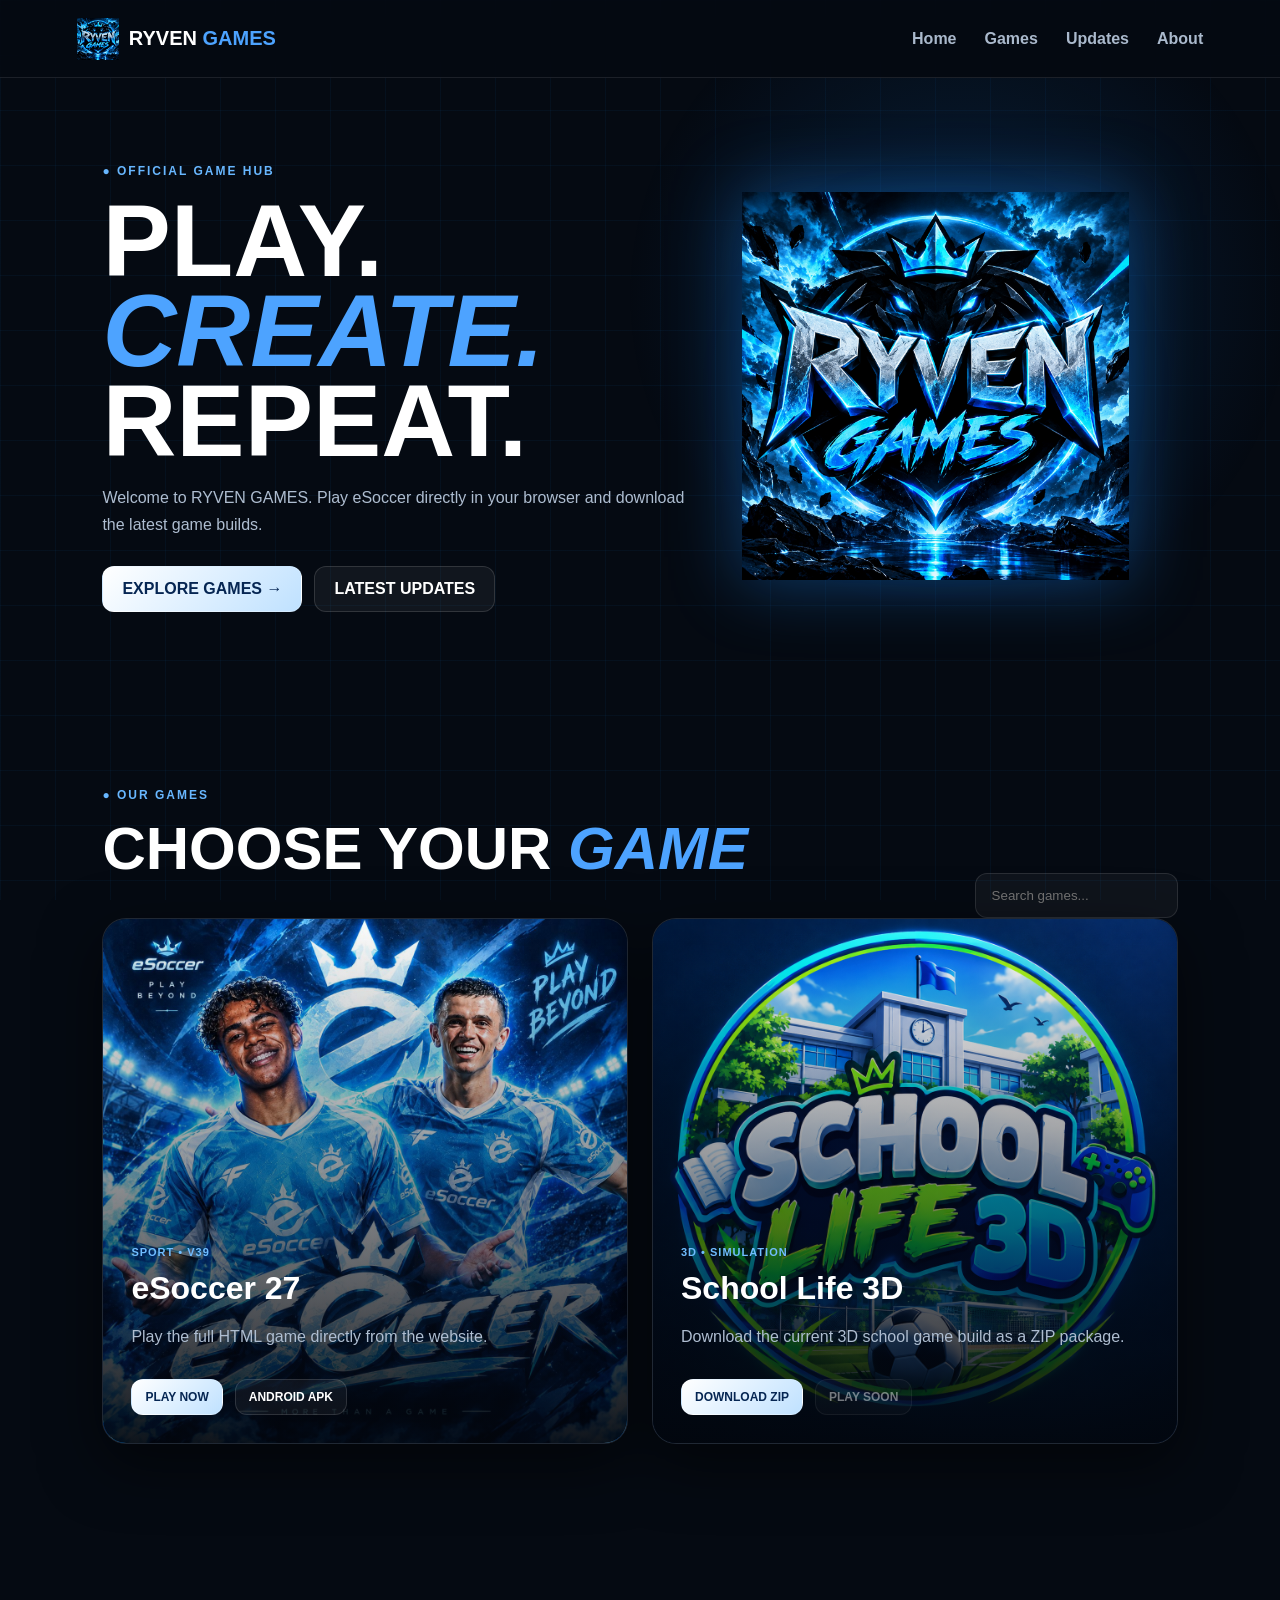
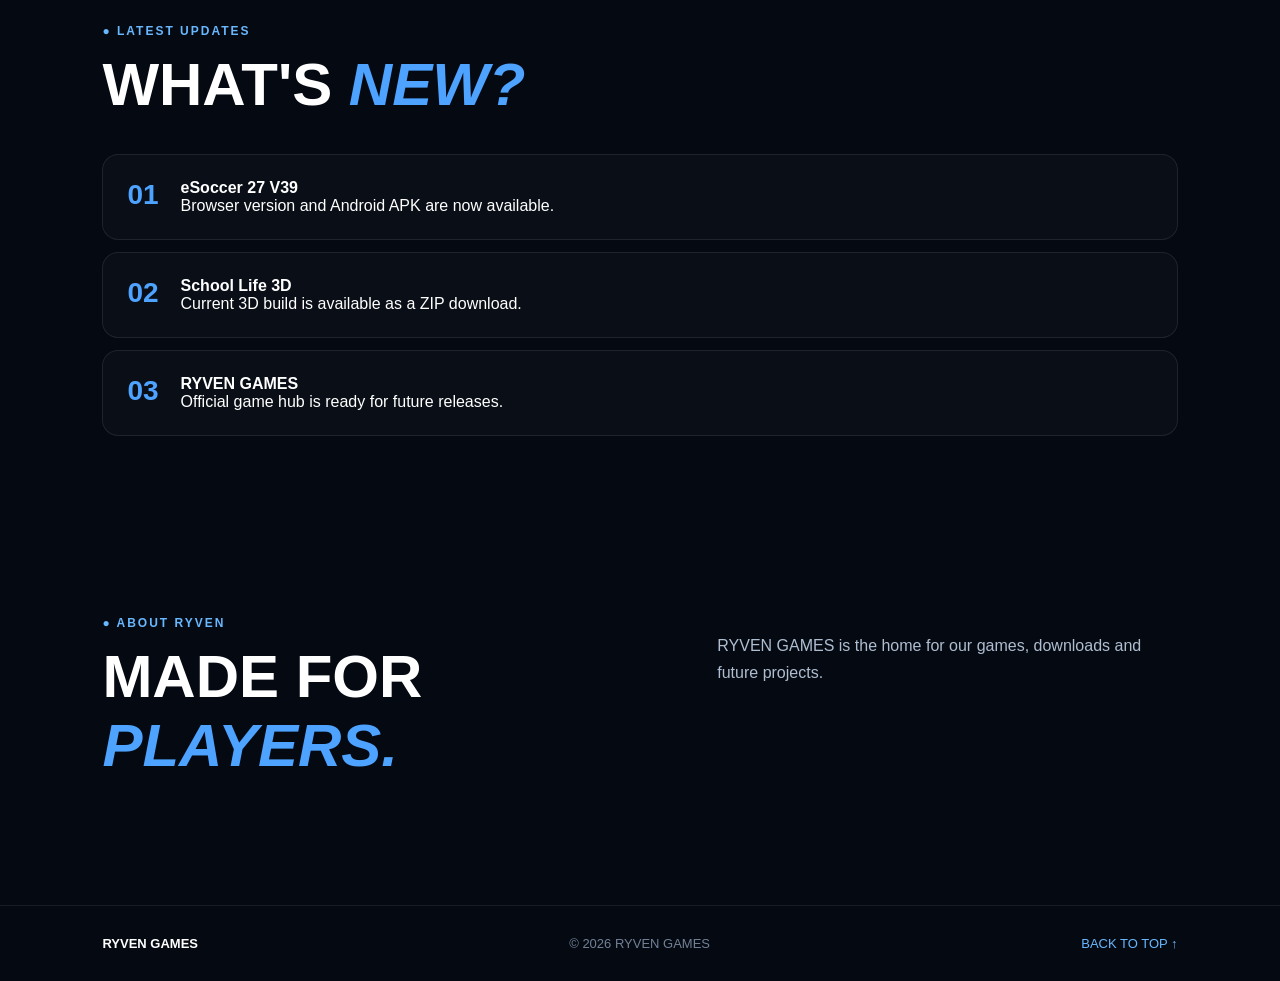
==== commit e0cc5e01: "Add files via upload" ====
--- a/index.html
+++ b/index.html
@@ -1,20 +1,9 @@
-<!doctype html>
-<html lang="en">
-<head>
-<meta charset="utf-8"><meta name="viewport" content="width=device-width,initial-scale=1">
-<title>RYVEN GAMES</title><link rel="stylesheet" href="style.css">
-</head>
-<body>
-<header><div class="nav"><a class="brand" href="#top"><img src="assets/ryven-games-logo.png" alt="RYVEN GAMES"></a><button class="menu" id="menu">☰</button><nav id="nav"><a href="#games">Games</a><a href="#updates">Updates</a><a href="#about">About</a></nav></div></header>
-<main id="top">
-<section class="hero"><div><span class="eyebrow">RYVEN GAMES</span><h1>PLAY. CREATE.<br><span>REPEAT.</span></h1><p>Games made with passion. Welcome to the official RYVEN Games hub.</p><a class="btn primary" href="#games">EXPLORE GAMES</a></div></section>
-<section class="section" id="games"><div class="section-head"><div><span class="eyebrow">LIBRARY</span><h2>OUR GAMES</h2></div><input id="search" placeholder="Search games..." aria-label="Search games"></div>
-<div class="grid">
-<article class="card" data-search="esoccer football soccer sports"><img src="assets/esoccer-cover.jpg" alt="eSoccer"><div class="shade"></div><div class="info"><span class="tag">SPORTS • FOOTBALL</span><h3>eSoccer</h3><p>Play the latest eSoccer HTML build directly in your browser.</p><div class="buttons"><a class="btn primary small" href="games/esoccer/index.html">PLAY NOW</a><a class="btn small" href="downloads/eSoccer.apk" download>ANDROID APK</a></div></div></article>
-<article class="card" data-search="school life 3d school simulation"><img src="assets/school-life-3d-cover.png" alt="School Life 3D"><div class="shade"></div><div class="info"><span class="tag">3D • SIMULATION</span><h3>School Life 3D</h3><p>Download the complete School Life 3D ZIP package.</p><div class="buttons"><a class="btn primary small" href="https://uploadkon.ir/uploads/e61a01_26SCHOOL.zip">DOWNLOAD ZIP</a></div><small class="note">Direct download • ZIP package</small></div></div></article>
-</div></section>
-<section class="section updates" id="updates"><span class="eyebrow">LATEST</span><h2>UPDATES</h2><div class="update"><b>RYVEN GAMES V3</b><span>School Life 3D direct ZIP download added.</span></div><div class="update"><b>eSoccer</b><span>Latest playable HTML build is live.</span></div></section>
-<section class="section about" id="about"><span class="eyebrow">ABOUT</span><h2>RYVEN GAMES</h2><p>A small gaming hub for RYVEN projects, playable builds and downloads.</p></section>
-</main><footer>© 2026 RYVEN GAMES</footer>
-<script src="script.js"></script>
-</body></html>
+<!doctype html><html lang="en"><head><meta charset="utf-8"><meta name="viewport" content="width=device-width,initial-scale=1"><meta name="description" content="RYVEN GAMES — official home for eSoccer and School Life 3D."><title>RYVEN GAMES</title><link rel="icon" href="assets/ryven-games-logo.png"><link rel="stylesheet" href="style.css"></head><body>
+<div class="grid"></div><header><a class="brand" href="#home"><img src="assets/ryven-games-logo.png"><span>RYVEN <b>GAMES</b></span></a><nav><a href="#home">Home</a><a href="#games">Games</a><a href="#updates">Updates</a><a href="#about">About</a></nav><button id="menu">☰</button></header>
+<main id="home"><section class="hero"><div><div class="eyebrow">● OFFICIAL GAME HUB</div><h1>PLAY.<br><i>CREATE.</i><br>REPEAT.</h1><p>Welcome to RYVEN GAMES. Play eSoccer directly in your browser and download the latest game builds.</p><div class="actions"><a class="btn primary" href="#games">EXPLORE GAMES →</a><a class="btn" href="#updates">LATEST UPDATES</a></div></div><div class="hero-logo"><div class="orb"></div><img src="assets/ryven-games-logo.png"></div></section>
+<section id="games" class="section"><div class="head"><div><div class="eyebrow">● OUR GAMES</div><h2>CHOOSE YOUR <i>GAME</i></h2></div><input id="search" placeholder="Search games..."></div><div class="cards" id="cards">
+<article class="card" data-search="esoccer football soccer"><img src="assets/esoccer-cover.jpg"><div class="shade"></div><div class="info"><span class="tag">SPORT • V39</span><h3>eSoccer 27</h3><p>Play the full HTML game directly from the website.</p><div class="buttons"><a class="btn primary small" href="games/esoccer/index.html">PLAY NOW</a><a class="btn small" href="downloads/eSoccer.apk" download>ANDROID APK</a></div></div></article>
+<article class="card" data-search="school life 3d school simulation"><img src="assets/school-life-3d-cover.png"><div class="shade"></div><div class="info"><span class="tag">3D • SIMULATION</span><h3>School Life 3D</h3><p>Download the current 3D school game build as a ZIP package.</p><div class="buttons"><a class="btn primary small" href="downloads/SCHOOL-LIFE-3D.zip" download>DOWNLOAD ZIP</a><span class="btn small disabled">PLAY SOON</span></div></div></article>
+</div><p id="none" class="none">No games found.</p></section>
+<section id="updates" class="section"><div class="eyebrow">● LATEST UPDATES</div><h2>WHAT'S <i>NEW?</i></h2><div class="updates"><div><b>01</b><span><strong>eSoccer 27 V39</strong><br>Browser version and Android APK are now available.</span></div><div><b>02</b><span><strong>School Life 3D</strong><br>Current 3D build is available as a ZIP download.</span></div><div><b>03</b><span><strong>RYVEN GAMES</strong><br>Official game hub is ready for future releases.</span></div></div></section>
+<section id="about" class="about section"><div><div class="eyebrow">● ABOUT RYVEN</div><h2>MADE FOR <i>PLAYERS.</i></h2></div><p>RYVEN GAMES is the home for our games, downloads and future projects.</p></section></main><footer><b>RYVEN GAMES</b><span>© 2026 RYVEN GAMES</span><a href="#home">BACK TO TOP ↑</a></footer><script src="script.js"></script></body></html>
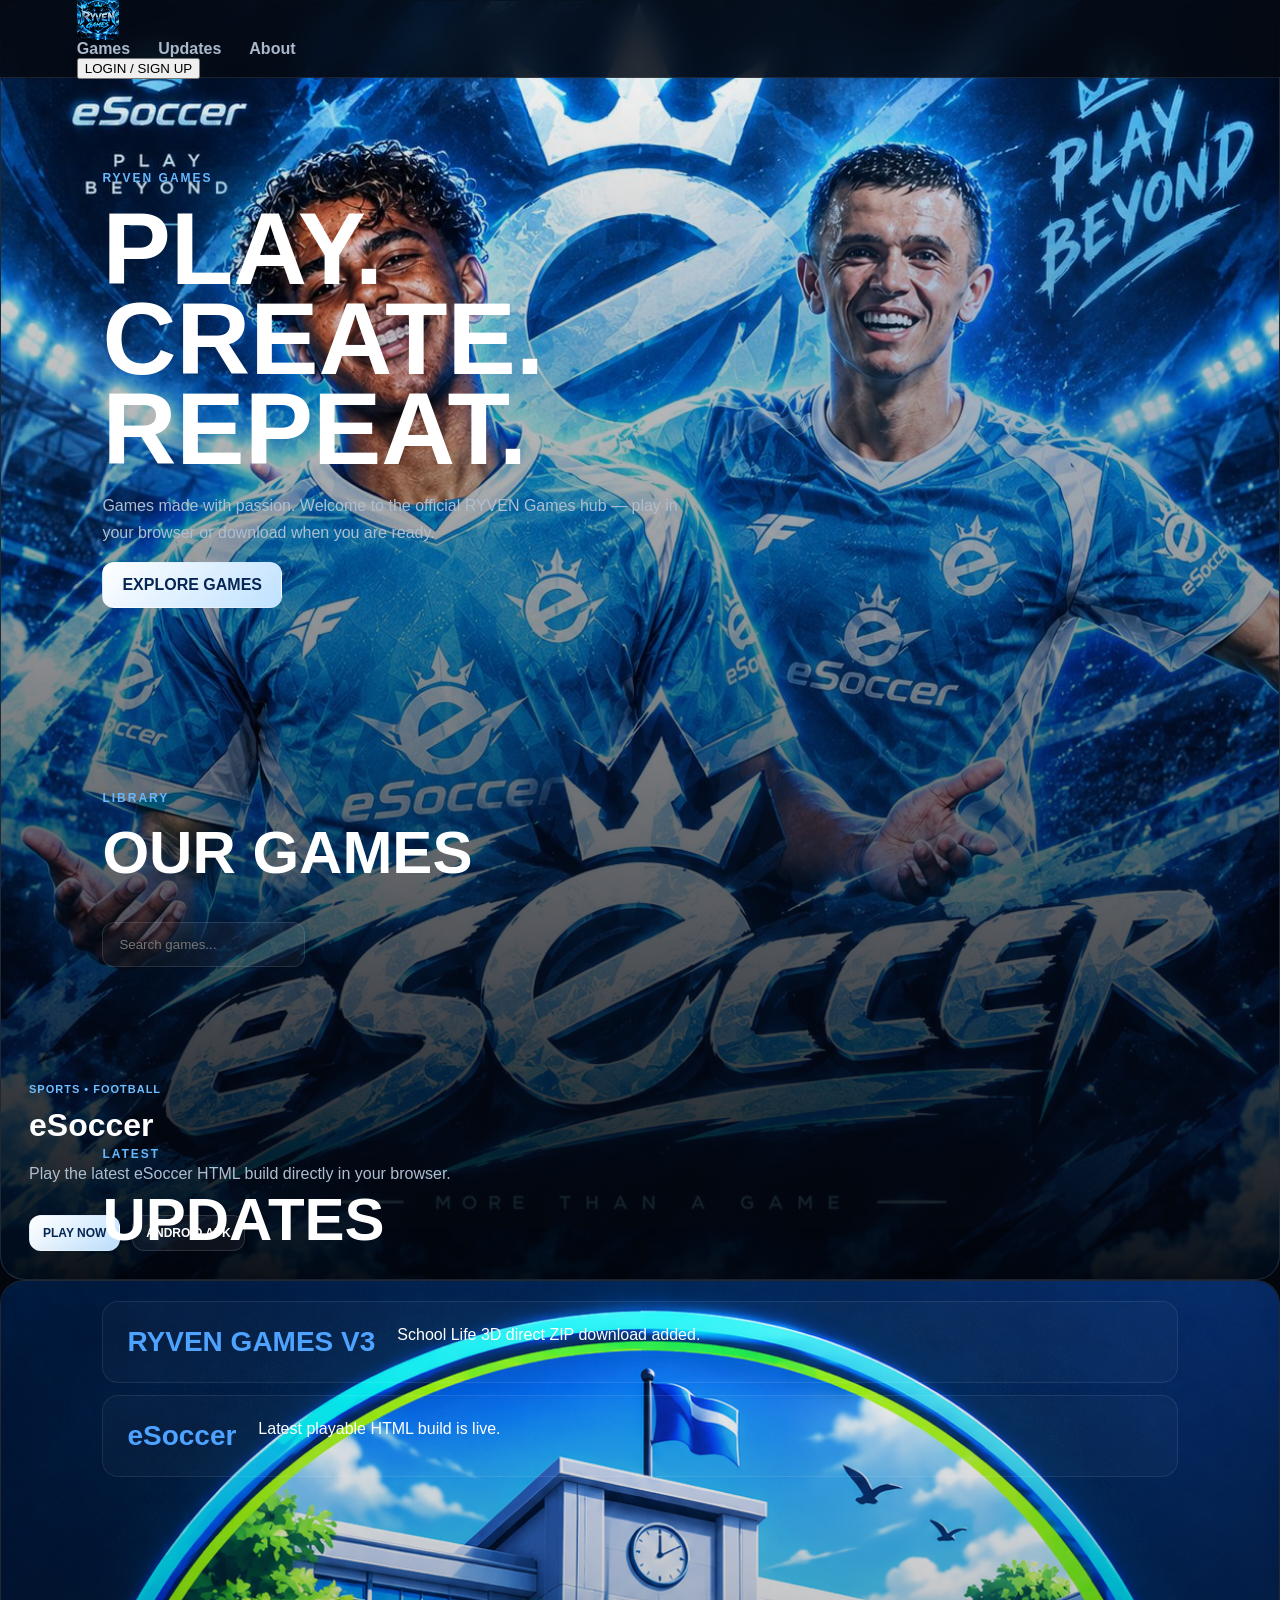
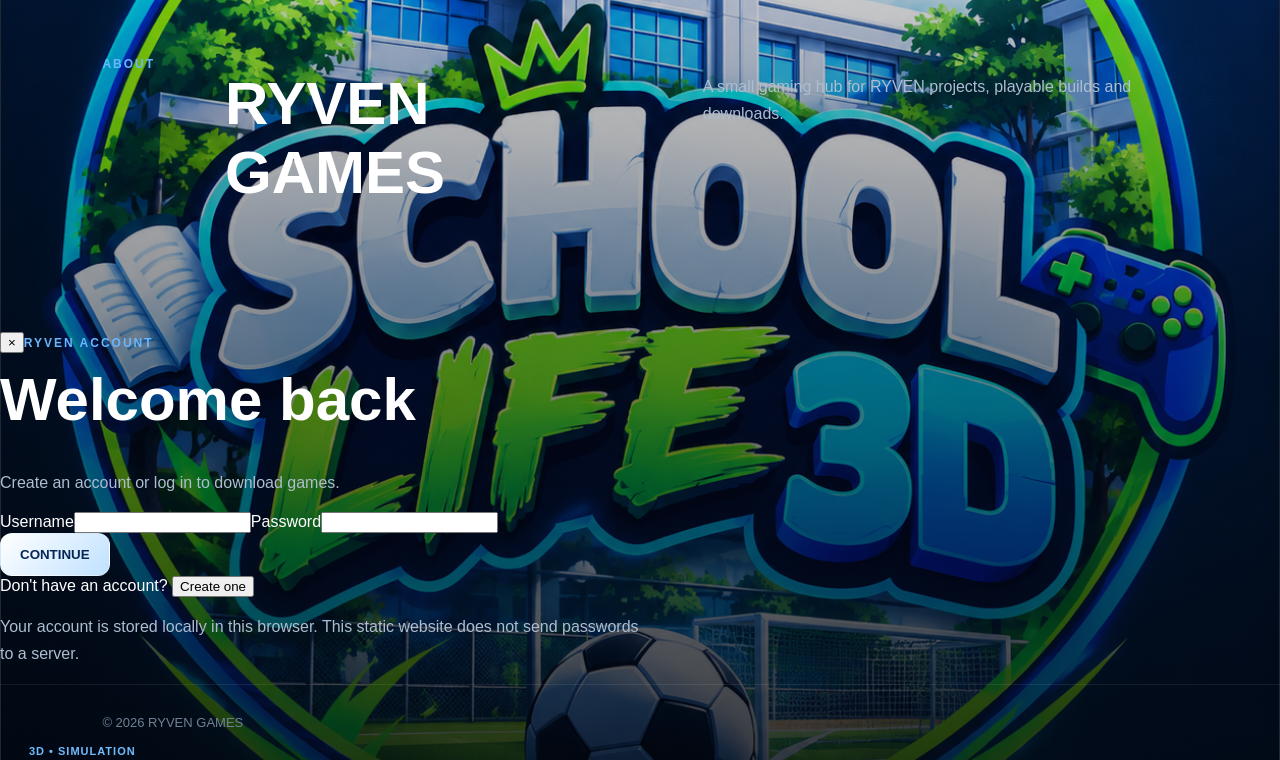
==== commit 2c3f1d48: "Add files via upload" ====
--- a/index.html
+++ b/index.html
@@ -1,9 +1,22 @@
-<!doctype html><html lang="en"><head><meta charset="utf-8"><meta name="viewport" content="width=device-width,initial-scale=1"><meta name="description" content="RYVEN GAMES — official home for eSoccer and School Life 3D."><title>RYVEN GAMES</title><link rel="icon" href="assets/ryven-games-logo.png"><link rel="stylesheet" href="style.css"></head><body>
-<div class="grid"></div><header><a class="brand" href="#home"><img src="assets/ryven-games-logo.png"><span>RYVEN <b>GAMES</b></span></a><nav><a href="#home">Home</a><a href="#games">Games</a><a href="#updates">Updates</a><a href="#about">About</a></nav><button id="menu">☰</button></header>
-<main id="home"><section class="hero"><div><div class="eyebrow">● OFFICIAL GAME HUB</div><h1>PLAY.<br><i>CREATE.</i><br>REPEAT.</h1><p>Welcome to RYVEN GAMES. Play eSoccer directly in your browser and download the latest game builds.</p><div class="actions"><a class="btn primary" href="#games">EXPLORE GAMES →</a><a class="btn" href="#updates">LATEST UPDATES</a></div></div><div class="hero-logo"><div class="orb"></div><img src="assets/ryven-games-logo.png"></div></section>
-<section id="games" class="section"><div class="head"><div><div class="eyebrow">● OUR GAMES</div><h2>CHOOSE YOUR <i>GAME</i></h2></div><input id="search" placeholder="Search games..."></div><div class="cards" id="cards">
-<article class="card" data-search="esoccer football soccer"><img src="assets/esoccer-cover.jpg"><div class="shade"></div><div class="info"><span class="tag">SPORT • V39</span><h3>eSoccer 27</h3><p>Play the full HTML game directly from the website.</p><div class="buttons"><a class="btn primary small" href="games/esoccer/index.html">PLAY NOW</a><a class="btn small" href="downloads/eSoccer.apk" download>ANDROID APK</a></div></div></article>
-<article class="card" data-search="school life 3d school simulation"><img src="assets/school-life-3d-cover.png"><div class="shade"></div><div class="info"><span class="tag">3D • SIMULATION</span><h3>School Life 3D</h3><p>Download the current 3D school game build as a ZIP package.</p><div class="buttons"><a class="btn primary small" href="downloads/SCHOOL-LIFE-3D.zip" download>DOWNLOAD ZIP</a><span class="btn small disabled">PLAY SOON</span></div></div></article>
-</div><p id="none" class="none">No games found.</p></section>
-<section id="updates" class="section"><div class="eyebrow">● LATEST UPDATES</div><h2>WHAT'S <i>NEW?</i></h2><div class="updates"><div><b>01</b><span><strong>eSoccer 27 V39</strong><br>Browser version and Android APK are now available.</span></div><div><b>02</b><span><strong>School Life 3D</strong><br>Current 3D build is available as a ZIP download.</span></div><div><b>03</b><span><strong>RYVEN GAMES</strong><br>Official game hub is ready for future releases.</span></div></div></section>
-<section id="about" class="about section"><div><div class="eyebrow">● ABOUT RYVEN</div><h2>MADE FOR <i>PLAYERS.</i></h2></div><p>RYVEN GAMES is the home for our games, downloads and future projects.</p></section></main><footer><b>RYVEN GAMES</b><span>© 2026 RYVEN GAMES</span><a href="#home">BACK TO TOP ↑</a></footer><script src="script.js"></script></body></html>
+<!doctype html>
+<html lang="en">
+<head>
+<meta charset="utf-8"><meta name="viewport" content="width=device-width,initial-scale=1">
+<title>RYVEN GAMES</title><link rel="stylesheet" href="style.css">
+</head>
+<body>
+<header><div class="nav"><a class="brand" href="#top"><img src="assets/ryven-games-logo.png" alt="RYVEN GAMES"></a><button class="menu" id="menu">☰</button><nav id="nav"><a href="#games">Games</a><a href="#updates">Updates</a><a href="#about">About</a></nav><button class="account-btn" id="accountBtn">LOGIN / SIGN UP</button></div></header>
+<main id="top">
+<section class="hero"><div><span class="eyebrow">RYVEN GAMES</span><h1>PLAY. CREATE.<br><span>REPEAT.</span></h1><p>Games made with passion. Welcome to the official RYVEN Games hub — play in your browser or download when you are ready.</p><a class="btn primary" href="#games">EXPLORE GAMES</a></div></section>
+<section class="section" id="games"><div class="section-head"><div><span class="eyebrow">LIBRARY</span><h2>OUR GAMES</h2></div><input id="search" placeholder="Search games..." aria-label="Search games"></div>
+<div class="grid">
+<article class="card" data-search="esoccer football soccer sports"><img src="assets/esoccer-cover.jpg" alt="eSoccer"><div class="shade"></div><div class="info"><span class="tag">SPORTS • FOOTBALL</span><h3>eSoccer</h3><p>Play the latest eSoccer HTML build directly in your browser.</p><div class="buttons"><a class="btn primary small" href="games/esoccer/index.html">PLAY NOW</a><a class="btn small" href="downloads/eSoccer.apk" data-download="downloads/eSoccer.apk">ANDROID APK</a></div></div></article>
+<article class="card" data-search="school life 3d school simulation"><img src="assets/school-life-3d-cover.png" alt="School Life 3D"><div class="shade"></div><div class="info"><span class="tag">3D • SIMULATION</span><h3>School Life 3D</h3><p>Download the complete School Life 3D ZIP package.</p><div class="buttons"><a class="btn primary small" href="https://uploadkon.ir/uploads/e61a01_26SCHOOL.zip" data-download="https://uploadkon.ir/uploads/e61a01_26SCHOOL.zip">DOWNLOAD ZIP</a></div><small class="note">Account required for downloads • Play options do not require an account</small></div></div></article>
+</div></section>
+<section class="section updates" id="updates"><span class="eyebrow">LATEST</span><h2>UPDATES</h2><div class="update"><b>RYVEN GAMES V3</b><span>School Life 3D direct ZIP download added.</span></div><div class="update"><b>eSoccer</b><span>Latest playable HTML build is live.</span></div></section>
+<section class="section about" id="about"><span class="eyebrow">ABOUT</span><h2>RYVEN GAMES</h2><p>A small gaming hub for RYVEN projects, playable builds and downloads.</p></section>
+</main>
+<div class="modal" id="authModal" aria-hidden="true"><div class="auth-card"><button class="auth-close" id="authClose" aria-label="Close">×</button><span class="eyebrow">RYVEN ACCOUNT</span><h2 id="authTitle">Welcome back</h2><p class="auth-sub">Create an account or log in to download games.</p><form id="authForm"><label>Username<input id="authUsername" autocomplete="username" required></label><label id="emailWrap" style="display:none">Email<input id="authEmail" type="email" autocomplete="email"></label><label>Password<input id="authPassword" type="password" autocomplete="current-password" required></label><label id="confirmWrap" style="display:none">Confirm password<input id="authConfirm" type="password" autocomplete="new-password"></label><div id="authMessage" class="auth-message"></div><button class="btn primary auth-submit" type="submit">CONTINUE</button></form><div class="auth-switch" id="authSwitch">Don't have an account? <button type="button" id="authSwitchBtn">Create one</button></div><p class="auth-foot">Your account is stored locally in this browser. This static website does not send passwords to a server.</p></div></div>
+<footer>© 2026 RYVEN GAMES</footer>
+<script src="script.js"></script>
+</body></html>
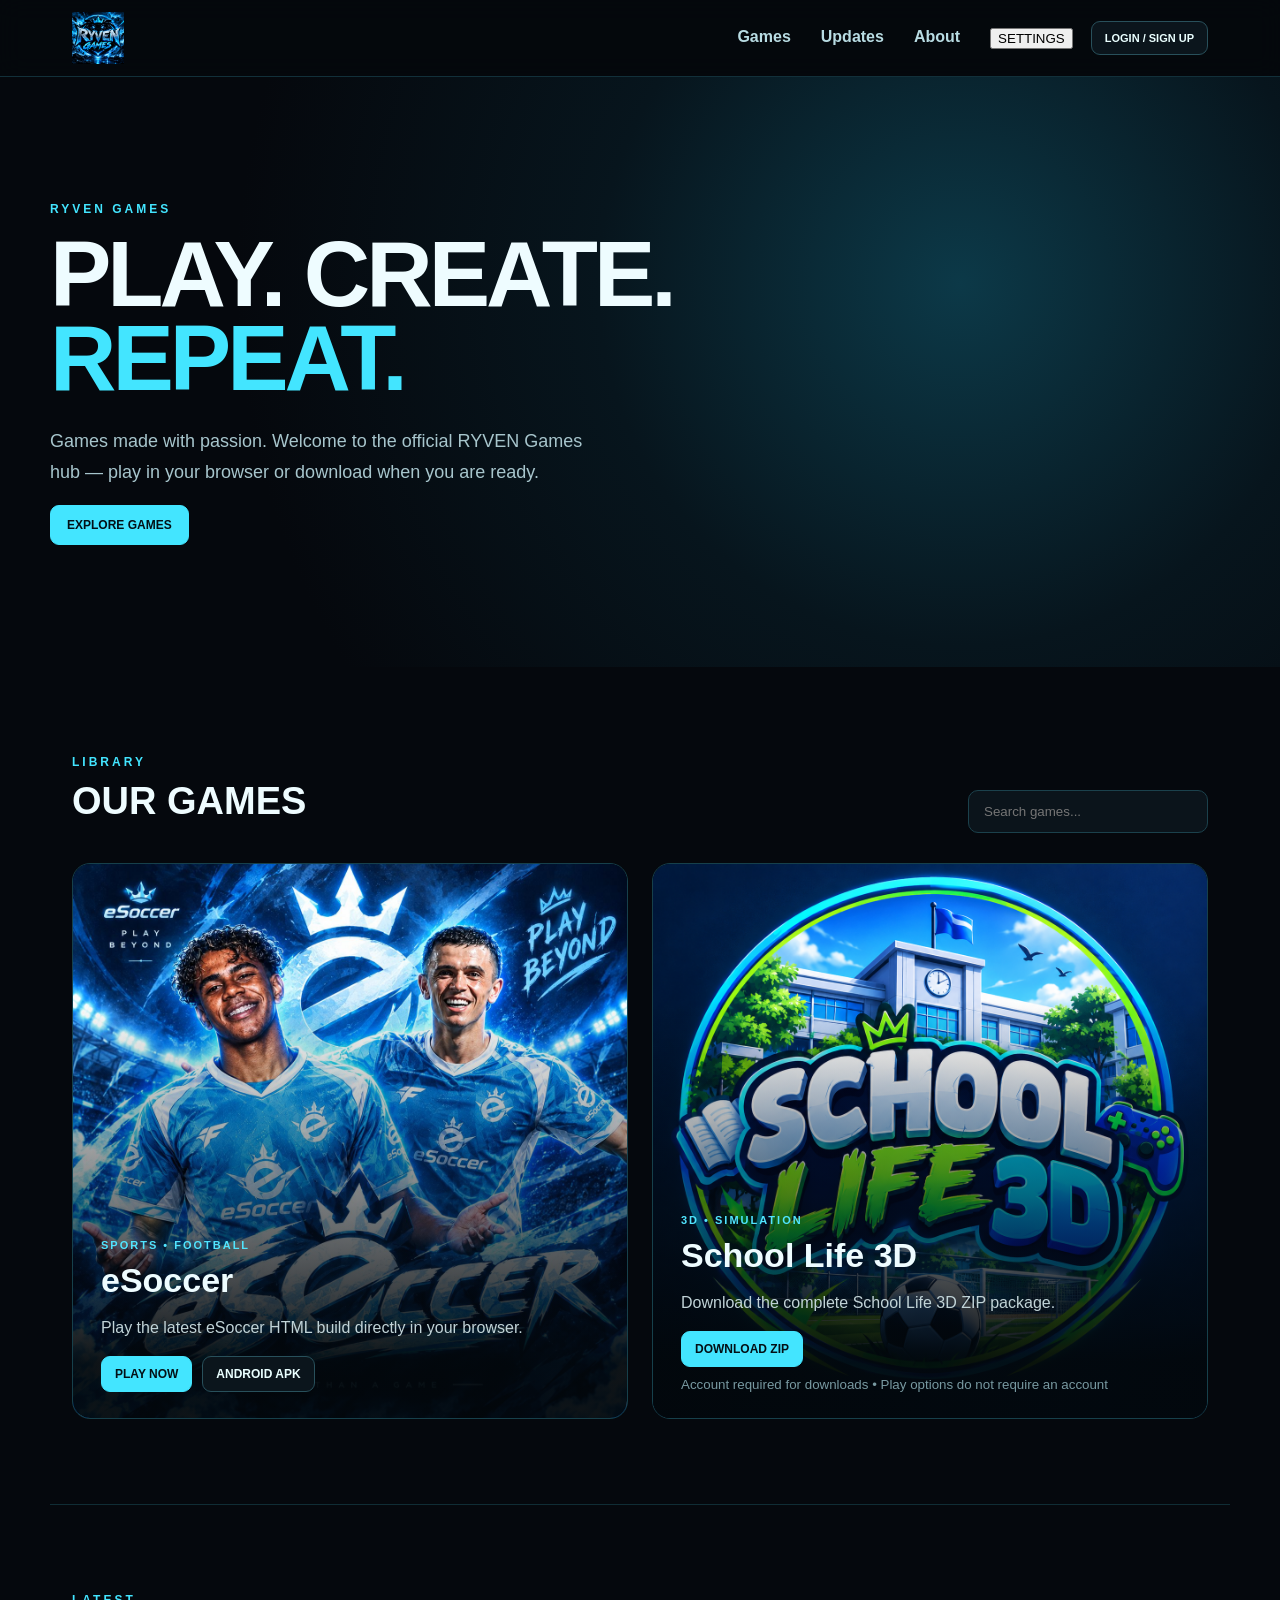
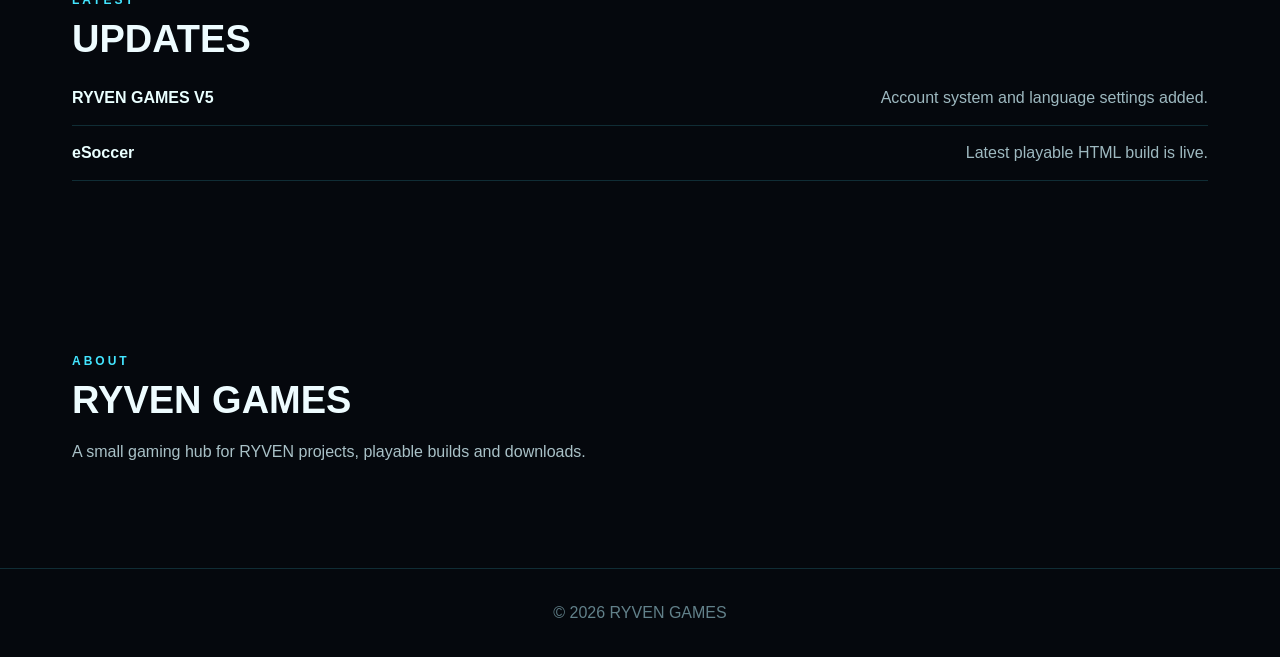
==== commit 0ab978ed: "Add files via upload" ====
--- a/index.html
+++ b/index.html
@@ -5,18 +5,19 @@
 <title>RYVEN GAMES</title><link rel="stylesheet" href="style.css">
 </head>
 <body>
-<header><div class="nav"><a class="brand" href="#top"><img src="assets/ryven-games-logo.png" alt="RYVEN GAMES"></a><button class="menu" id="menu">☰</button><nav id="nav"><a href="#games">Games</a><a href="#updates">Updates</a><a href="#about">About</a></nav><button class="account-btn" id="accountBtn">LOGIN / SIGN UP</button></div></header>
+<header><div class="nav"><a class="brand" href="#top"><img src="assets/ryven-games-logo.png" alt="RYVEN GAMES"></a><button class="menu" id="menu">☰</button><nav id="nav"><a href="#games" data-i18n="navGames">Games</a><a href="#updates" data-i18n="navUpdates">Updates</a><a href="#about" data-i18n="navAbout">About</a><button class="settings-nav" id="settingsBtn" type="button" data-i18n="settings">SETTINGS</button></nav><button class="account-btn" id="accountBtn">LOGIN / SIGN UP</button></div></header>
 <main id="top">
-<section class="hero"><div><span class="eyebrow">RYVEN GAMES</span><h1>PLAY. CREATE.<br><span>REPEAT.</span></h1><p>Games made with passion. Welcome to the official RYVEN Games hub — play in your browser or download when you are ready.</p><a class="btn primary" href="#games">EXPLORE GAMES</a></div></section>
-<section class="section" id="games"><div class="section-head"><div><span class="eyebrow">LIBRARY</span><h2>OUR GAMES</h2></div><input id="search" placeholder="Search games..." aria-label="Search games"></div>
+<section class="hero"><div><span class="eyebrow">RYVEN GAMES</span><h1>PLAY. CREATE.<br><span>REPEAT.</span></h1><p data-i18n="heroText">Games made with passion. Welcome to the official RYVEN Games hub — play in your browser or download when you are ready.</p><a class="btn primary" href="#games" data-i18n="explore">EXPLORE GAMES</a></div></section>
+<section class="section" id="games"><div class="section-head"><div><span class="eyebrow" data-i18n="library">LIBRARY</span><h2 data-i18n="ourGames">OUR GAMES</h2></div><input id="search" placeholder="Search games..." aria-label="Search games" data-i18n-placeholder="search"></div>
 <div class="grid">
-<article class="card" data-search="esoccer football soccer sports"><img src="assets/esoccer-cover.jpg" alt="eSoccer"><div class="shade"></div><div class="info"><span class="tag">SPORTS • FOOTBALL</span><h3>eSoccer</h3><p>Play the latest eSoccer HTML build directly in your browser.</p><div class="buttons"><a class="btn primary small" href="games/esoccer/index.html">PLAY NOW</a><a class="btn small" href="downloads/eSoccer.apk" data-download="downloads/eSoccer.apk">ANDROID APK</a></div></div></article>
-<article class="card" data-search="school life 3d school simulation"><img src="assets/school-life-3d-cover.png" alt="School Life 3D"><div class="shade"></div><div class="info"><span class="tag">3D • SIMULATION</span><h3>School Life 3D</h3><p>Download the complete School Life 3D ZIP package.</p><div class="buttons"><a class="btn primary small" href="https://uploadkon.ir/uploads/e61a01_26SCHOOL.zip" data-download="https://uploadkon.ir/uploads/e61a01_26SCHOOL.zip">DOWNLOAD ZIP</a></div><small class="note">Account required for downloads • Play options do not require an account</small></div></div></article>
+<article class="card" data-search="esoccer football soccer sports"><img src="assets/esoccer-cover.jpg" alt="eSoccer"><div class="shade"></div><div class="info"><span class="tag" data-i18n="sports">SPORTS • FOOTBALL</span><h3>eSoccer</h3><p data-i18n="esoccerDesc">Play the latest eSoccer HTML build directly in your browser.</p><div class="buttons"><a class="btn primary small" href="games/esoccer/index.html" data-i18n="playNow">PLAY NOW</a><a class="btn small" href="downloads/eSoccer.apk" data-download="downloads/eSoccer.apk" data-i18n="androidApk">ANDROID APK</a></div></div></article>
+<article class="card" data-search="school life 3d school simulation"><img src="assets/school-life-3d-cover.png" alt="School Life 3D"><div class="shade"></div><div class="info"><span class="tag" data-i18n="simulation">3D • SIMULATION</span><h3>School Life 3D</h3><p data-i18n="schoolDesc">Download the complete School Life 3D ZIP package.</p><div class="buttons"><a class="btn primary small" href="https://uploadkon.ir/uploads/e61a01_26SCHOOL.zip" data-download="https://uploadkon.ir/uploads/e61a01_26SCHOOL.zip" data-i18n="downloadZip">DOWNLOAD ZIP</a></div><small class="note" data-i18n="accountNote">Account required for downloads • Play options do not require an account</small></div></div></article>
 </div></section>
-<section class="section updates" id="updates"><span class="eyebrow">LATEST</span><h2>UPDATES</h2><div class="update"><b>RYVEN GAMES V3</b><span>School Life 3D direct ZIP download added.</span></div><div class="update"><b>eSoccer</b><span>Latest playable HTML build is live.</span></div></section>
-<section class="section about" id="about"><span class="eyebrow">ABOUT</span><h2>RYVEN GAMES</h2><p>A small gaming hub for RYVEN projects, playable builds and downloads.</p></section>
+<section class="section updates" id="updates"><span class="eyebrow">LATEST</span><h2 data-i18n="updates">UPDATES</h2><div class="update"><b>RYVEN GAMES V5</b><span data-i18n="update1">Account system and language settings added.</span></div><div class="update"><b>eSoccer</b><span data-i18n="update2">Latest playable HTML build is live.</span></div></section>
+<section class="section about" id="about"><span class="eyebrow">ABOUT</span><h2>RYVEN GAMES</h2><p data-i18n="aboutText">A small gaming hub for RYVEN projects, playable builds and downloads.</p></section>
 </main>
-<div class="modal" id="authModal" aria-hidden="true"><div class="auth-card"><button class="auth-close" id="authClose" aria-label="Close">×</button><span class="eyebrow">RYVEN ACCOUNT</span><h2 id="authTitle">Welcome back</h2><p class="auth-sub">Create an account or log in to download games.</p><form id="authForm"><label>Username<input id="authUsername" autocomplete="username" required></label><label id="emailWrap" style="display:none">Email<input id="authEmail" type="email" autocomplete="email"></label><label>Password<input id="authPassword" type="password" autocomplete="current-password" required></label><label id="confirmWrap" style="display:none">Confirm password<input id="authConfirm" type="password" autocomplete="new-password"></label><div id="authMessage" class="auth-message"></div><button class="btn primary auth-submit" type="submit">CONTINUE</button></form><div class="auth-switch" id="authSwitch">Don't have an account? <button type="button" id="authSwitchBtn">Create one</button></div><p class="auth-foot">Your account is stored locally in this browser. This static website does not send passwords to a server.</p></div></div>
+<div class="modal" id="authModal" aria-hidden="true"><div class="auth-card"><button class="auth-close" id="authClose" aria-label="Close">×</button><span class="eyebrow">RYVEN ACCOUNT</span><h2 id="authTitle">Welcome back</h2><p class="auth-sub" id="authSub">Create an account or log in to download games.</p><form id="authForm"><label>Username<input id="authUsername" autocomplete="username" required></label><label id="emailWrap" style="display:none">Email<input id="authEmail" type="email" autocomplete="email"></label><label>Password<input id="authPassword" type="password" autocomplete="current-password" required></label><label id="confirmWrap" style="display:none">Confirm password<input id="authConfirm" type="password" autocomplete="new-password"></label><div id="authMessage" class="auth-message" aria-live="polite"></div><button class="btn primary auth-submit" id="authSubmit" type="submit">LOGIN</button></form><div class="auth-switch" id="authSwitch">Don't have an account? <button type="button" id="authSwitchBtn">Create an account</button></div><p class="auth-foot" id="authFoot">Your account is stored locally in this browser. This static website does not send passwords to a server.</p></div></div>
+<div class="modal" id="settingsModal" aria-hidden="true"><div class="auth-card settings-card"><button class="auth-close" id="settingsClose" aria-label="Close">×</button><span class="eyebrow">RYVEN GAMES</span><h2 data-i18n="settings">SETTINGS</h2><div class="setting-row"><div><b data-i18n="language">Language</b><small data-i18n="languageDesc">Choose the website language.</small></div><select id="languageSelect"><option value="en">English</option><option value="fa">فارسی</option></select></div></div></div>
 <footer>© 2026 RYVEN GAMES</footer>
 <script src="script.js"></script>
 </body></html>
--- a/style.css
+++ b/style.css
@@ -1 +1,2 @@
-*{box-sizing:border-box}html{scroll-behavior:smooth}body{margin:0;background:#050a12;color:#fff;font-family:Arial,Tahoma,sans-serif}.grid{position:fixed;inset:0;background-image:linear-gradient(#1b9cff0d 1px,transparent 1px),linear-gradient(90deg,#1b9cff0d 1px,transparent 1px);background-size:55px 55px;pointer-events:none;z-index:-1}header{height:78px;display:flex;align-items:center;justify-content:space-between;padding:0 6%;border-bottom:1px solid #ffffff18;background:#050a12d9;backdrop-filter:blur(15px);position:sticky;top:0;z-index:10}.brand{display:flex;align-items:center;gap:10px;color:white;text-decoration:none;font-weight:900;font-size:20px}.brand img{width:42px;height:42px;object-fit:contain}.brand b,i{color:#4da3ff}nav{display:flex;gap:28px}nav a{color:#aab9cc;text-decoration:none;font-weight:700}nav a:hover{color:#fff}#menu{display:none;background:none;color:white;border:0;font-size:25px}.hero{min-height:620px;padding:80px 8%;display:grid;grid-template-columns:1.1fr .9fr;align-items:center;background:radial-gradient(circle at 75% 35%,#1674d933,transparent 32%)}.eyebrow{font-size:12px;letter-spacing:2px;color:#68b7ff;font-weight:900}h1{font-size:clamp(55px,8vw,105px);line-height:.88;margin:18px 0}h2{font-size:clamp(35px,5vw,60px);margin:12px 0 35px}p{color:#aebdd0;line-height:1.7;max-width:650px}.actions,.buttons{display:flex;gap:12px;flex-wrap:wrap;margin-top:28px}.btn{display:inline-flex;align-items:center;justify-content:center;padding:13px 19px;border:1px solid #ffffff22;border-radius:12px;color:#fff;text-decoration:none;background:#ffffff0d;font-weight:900}.btn:hover{transform:translateY(-2px);border-color:#4da3ff66}.primary{background:linear-gradient(135deg,#fff,#bfe1ff);color:#062653}.small{padding:10px 13px;font-size:12px}.disabled{opacity:.45;cursor:not-allowed}.hero-logo{text-align:center;position:relative}.hero-logo img{width:min(430px,80%);position:relative;filter:drop-shadow(0 0 35px #178dff66)}.orb{position:absolute;width:330px;height:330px;border-radius:50%;background:#167cff22;filter:blur(35px);left:50%;top:50%;transform:translate(-50%,-50%)}.section{padding:90px 8%;max-width:1400px;margin:auto}.head{display:flex;justify-content:space-between;align-items:end;gap:20px}#search{background:#ffffff0b;border:1px solid #ffffff1c;border-radius:12px;padding:14px 16px;color:white;outline:none}.cards{display:grid;grid-template-columns:repeat(2,1fr);gap:24px}.card{min-height:430px;border:1px solid #ffffff18;border-radius:24px;overflow:hidden;position:relative;background:#09121f;box-shadow:0 20px 60px #0008}.card img{width:100%;height:100%;min-height:430px;object-fit:cover;display:block;transition:.4s}.card:hover img{transform:scale(1.04)}.shade{position:absolute;inset:0;background:linear-gradient(0deg,#02060deF 0%,#02060d66 55%,transparent 100%)}.info{position:absolute;left:0;right:0;bottom:0;padding:28px}.info h3{font-size:32px;margin:10px 0}.tag{font-size:11px;color:#70bdff;font-weight:900;letter-spacing:1px}.none{display:none}.updates{display:grid;gap:12px}.updates>div{display:flex;gap:22px;padding:24px;border:1px solid #ffffff15;border-radius:16px;background:#ffffff06}.updates b{font-size:28px;color:#4da3ff}.updates strong{color:white}.about{display:flex;justify-content:space-between;gap:70px}.about p{max-width:520px}footer{border-top:1px solid #ffffff14;padding:30px 8%;display:flex;justify-content:space-between;color:#718096;font-size:13px}footer b{color:#fff}footer a{color:#68b7ff;text-decoration:none}@media(max-width:800px){nav{display:none}#menu{display:block}.hero{grid-template-columns:1fr;text-align:center}.hero p{margin:auto}.hero-logo{margin-top:40px}.cards{grid-template-columns:1fr}.head,.about,footer{display:block}.head input{margin:10px 0 25px;width:100%}footer>*{display:block;margin:10px 0}}
+*{box-sizing:border-box}html{scroll-behavior:smooth}body{margin:0;background:#05080d;color:#eefcff;font-family:Arial,Helvetica,sans-serif}header{position:sticky;top:0;z-index:20;background:rgba(5,8,13,.88);backdrop-filter:blur(12px);border-bottom:1px solid #12303a}.nav{max-width:1180px;margin:auto;height:76px;padding:0 22px;display:flex;align-items:center;justify-content:space-between}.brand img{height:52px;width:auto;display:block}.nav nav{display:flex;gap:30px}.nav nav a{color:#b8dce3;text-decoration:none;font-weight:700}.nav nav a:hover{color:#54eaff}.menu{display:none;background:none;border:0;color:white;font-size:26px}.hero{min-height:590px;display:flex;align-items:center;padding:70px max(22px,calc((100% - 1180px)/2));background:radial-gradient(circle at 75% 35%,#0c3948 0,#07151d 35%,#05080d 70%)}.hero h1{font-size:clamp(50px,8vw,92px);line-height:.92;margin:15px 0 25px;letter-spacing:-4px}.hero h1 span{color:#43e5ff}.hero p{max-width:560px;color:#a7c5cc;font-size:18px;line-height:1.7}.eyebrow{color:#43e5ff;font-weight:800;letter-spacing:3px;font-size:12px}.section{max-width:1180px;margin:auto;padding:85px 22px}.section-head{display:flex;align-items:end;justify-content:space-between;gap:20px;margin-bottom:30px}.section h2{font-size:38px;margin:10px 0}.section-head input{background:#0b141b;border:1px solid #1b414c;border-radius:10px;color:#fff;padding:13px 15px;width:240px}.grid{display:grid;grid-template-columns:repeat(2,1fr);gap:24px}.card{position:relative;min-height:440px;overflow:hidden;border-radius:18px;border:1px solid #16404b;background:#091118}.card>img{width:100%;height:100%;min-height:440px;object-fit:cover;display:block}.shade{position:absolute;inset:0;background:linear-gradient(transparent 25%,rgba(2,7,11,.95) 90%)}.info{position:absolute;left:28px;right:28px;bottom:26px}.tag{font-size:11px;color:#51e5ff;font-weight:800;letter-spacing:2px}.info h3{font-size:34px;margin:8px 0}.info p{color:#c1d3d7;line-height:1.5}.buttons{display:flex;gap:10px;flex-wrap:wrap}.btn{display:inline-block;padding:12px 16px;border-radius:9px;border:1px solid #28505b;color:#eaffff;text-decoration:none;font-weight:800;font-size:12px;background:#0b151c}.btn.primary{background:#43e5ff;color:#031016;border-color:#43e5ff}.btn.small{padding:10px 13px}.note{display:block;color:#7899a1;margin-top:10px}.updates{border-top:1px solid #102d35}.update{display:flex;justify-content:space-between;gap:20px;padding:18px 0;border-bottom:1px solid #102d35;color:#9eb9c0}.update b{color:#eaffff}.about p{color:#a9c1c7;max-width:650px;line-height:1.8}footer{text-align:center;padding:35px;color:#62818a;border-top:1px solid #102d35}@media(max-width:760px){.nav nav{display:none;position:absolute;top:76px;left:0;right:0;background:#071017;padding:20px 22px;flex-direction:column}.nav nav.open{display:flex}.menu{display:block}.grid{grid-template-columns:1fr}.section-head{align-items:stretch;flex-direction:column}.section-head input{width:100%}.hero{min-height:520px}.update{flex-direction:column;gap:6px}}
+.account-btn{border:1px solid #28505b;background:#0b151c;color:#eaffff;border-radius:9px;padding:10px 13px;font-size:11px;font-weight:800;cursor:pointer;white-space:nowrap}.account-btn:hover{border-color:#43e5ff;color:#43e5ff}.nav{gap:18px}.nav nav{margin-left:auto}.modal{position:fixed;inset:0;z-index:100;display:none;align-items:center;justify-content:center;padding:20px;background:rgba(0,0,0,.75);backdrop-filter:blur(8px)}.modal.show{display:flex}.modal-open{overflow:hidden}.auth-card{position:relative;width:min(440px,100%);background:#081118;border:1px solid #1b5361;border-radius:20px;padding:30px;box-shadow:0 20px 80px rgba(0,0,0,.55)}.auth-card h2{margin:10px 0 5px;font-size:30px}.auth-sub{color:#9eb9c0;line-height:1.5;margin:0 0 22px}.auth-close{position:absolute;right:15px;top:12px;background:none;border:0;color:#9eb9c0;font-size:30px;cursor:pointer}.auth-card label{display:block;color:#b8dce3;font-size:12px;font-weight:700;margin:12px 0}.auth-card input{display:block;width:100%;margin-top:7px;padding:13px;border-radius:9px;border:1px solid #234852;background:#050b10;color:#fff;outline:none}.auth-card input:focus{border-color:#43e5ff}.auth-submit{width:100%;margin-top:8px;cursor:pointer}.auth-message{min-height:20px;color:#ff8f8f;font-size:12px;margin:8px 0}.auth-message.success{color:#6ff0b0}.auth-switch{text-align:center;color:#9eb9c0;font-size:12px;margin-top:18px}.auth-switch button{border:0;background:none;color:#43e5ff;cursor:pointer;font-weight:800}.auth-foot{font-size:10px;color:#627f87;text-align:center;line-height:1.5;margin:18px 0 0}.btn{cursor:pointer}@media(max-width:900px){.account-btn{margin-left:auto}.nav nav{margin-left:0}}@media(max-width:760px){.account-btn{font-size:10px;padding:9px 10px}.brand img{height:46px}.nav{gap:8px}}
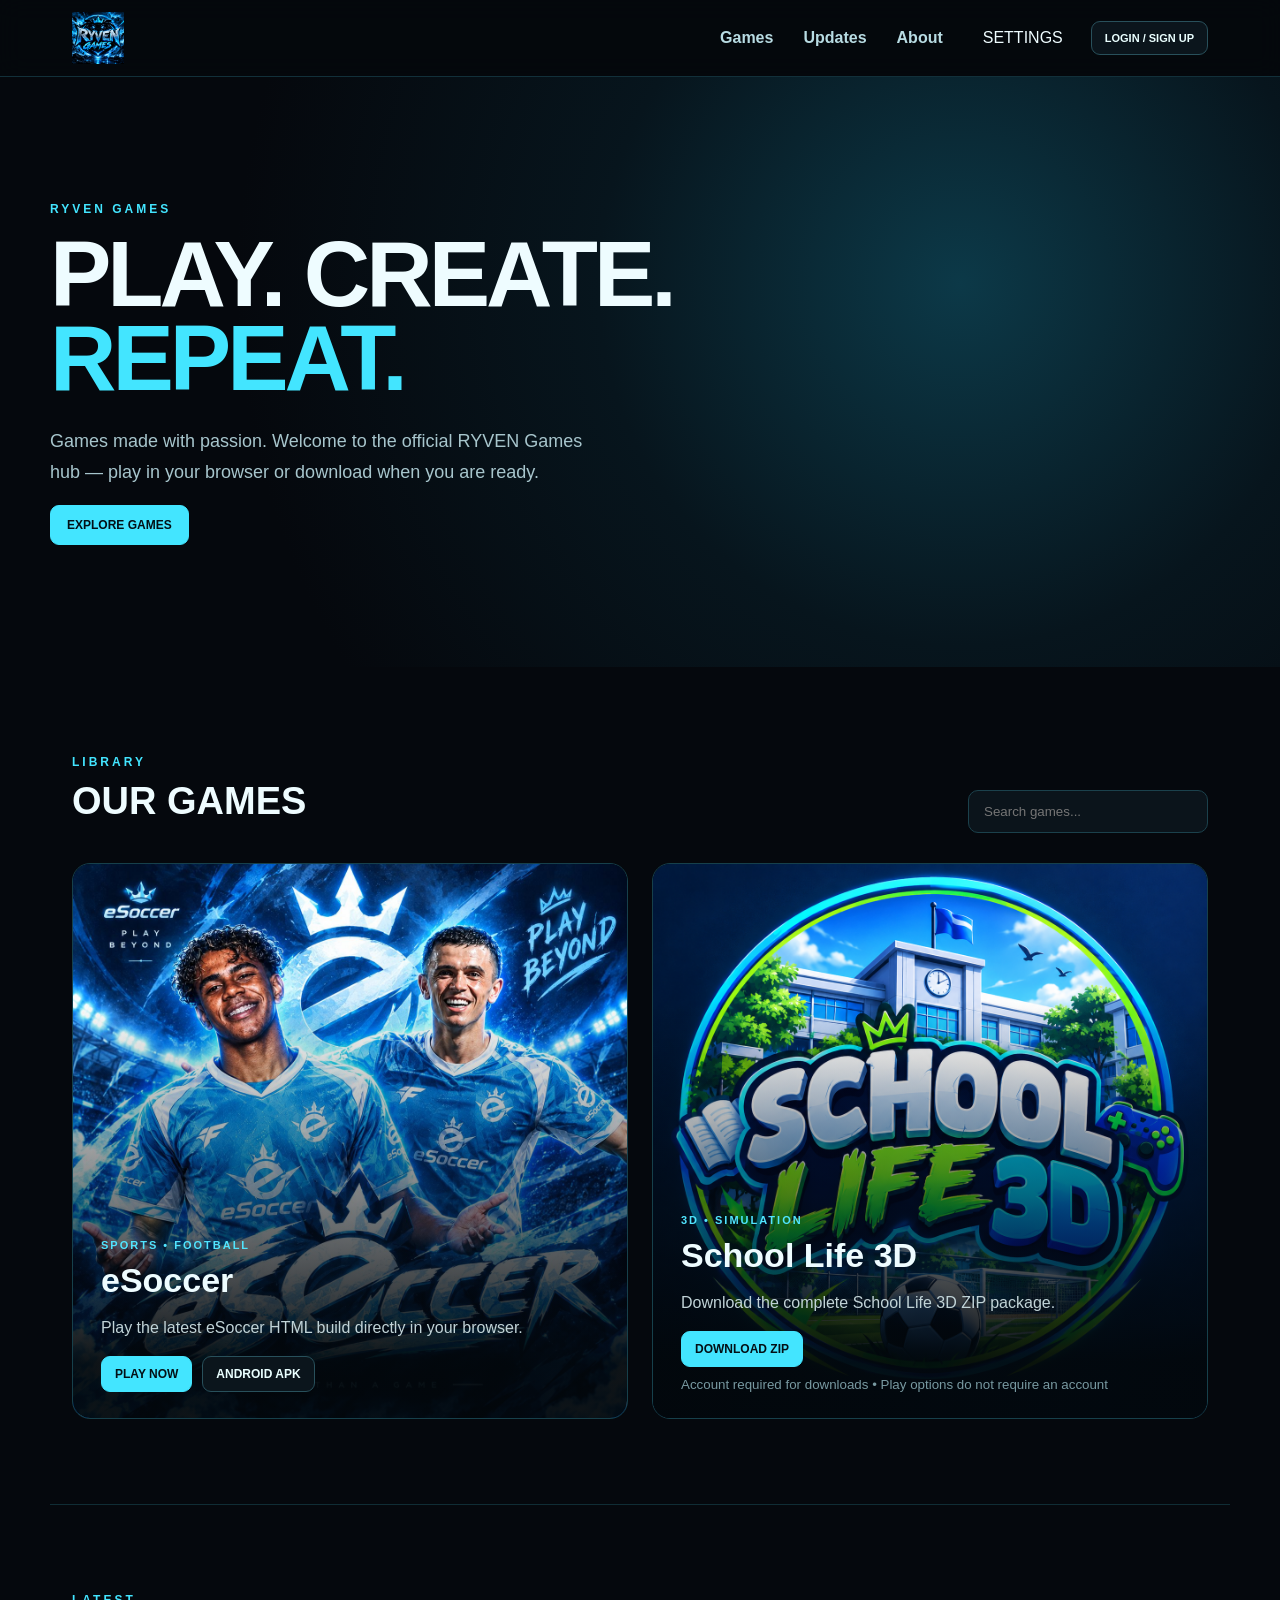
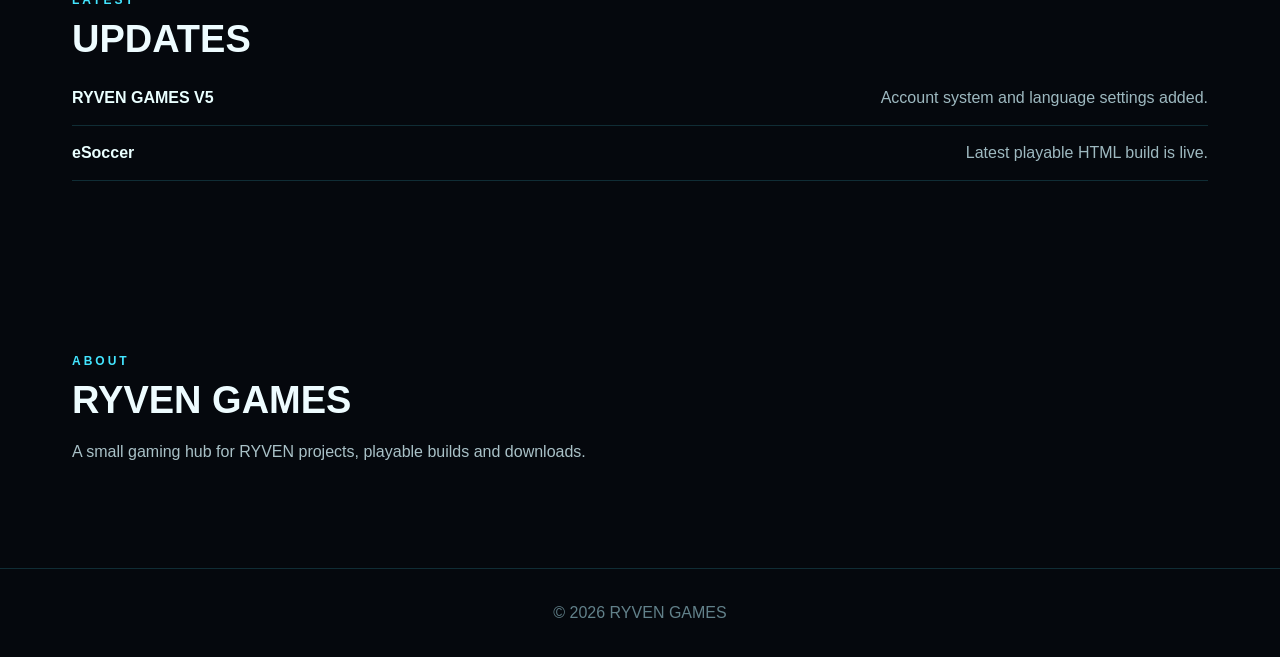
==== commit a2ed282f: "Add files via upload" ====
--- a/index.html
+++ b/index.html
@@ -20,4 +20,17 @@
 <div class="modal" id="settingsModal" aria-hidden="true"><div class="auth-card settings-card"><button class="auth-close" id="settingsClose" aria-label="Close">×</button><span class="eyebrow">RYVEN GAMES</span><h2 data-i18n="settings">SETTINGS</h2><div class="setting-row"><div><b data-i18n="language">Language</b><small data-i18n="languageDesc">Choose the website language.</small></div><select id="languageSelect"><option value="en">English</option><option value="fa">فارسی</option></select></div></div></div>
 <footer>© 2026 RYVEN GAMES</footer>
 <script src="script.js"></script>
+
+<!-- Tawk.to Live Chat -->
+<script type="text/javascript">
+var Tawk_API=Tawk_API||{}, Tawk_LoadStart=new Date();
+(function(){
+var s1=document.createElement("script"),s0=document.getElementsByTagName("script")[0];
+s1.async=true;
+s1.src='https://embed.tawk.to/6abf7b7933d73f34c03ff7bf/1k3tvkmgq';
+s1.charset='UTF-8';
+s1.setAttribute('crossorigin','*');
+s0.parentNode.insertBefore(s1,s0);
+})();
+</script>
 </body></html>
--- a/style.css
+++ b/style.css
@@ -1,2 +1,4 @@
 *{box-sizing:border-box}html{scroll-behavior:smooth}body{margin:0;background:#05080d;color:#eefcff;font-family:Arial,Helvetica,sans-serif}header{position:sticky;top:0;z-index:20;background:rgba(5,8,13,.88);backdrop-filter:blur(12px);border-bottom:1px solid #12303a}.nav{max-width:1180px;margin:auto;height:76px;padding:0 22px;display:flex;align-items:center;justify-content:space-between}.brand img{height:52px;width:auto;display:block}.nav nav{display:flex;gap:30px}.nav nav a{color:#b8dce3;text-decoration:none;font-weight:700}.nav nav a:hover{color:#54eaff}.menu{display:none;background:none;border:0;color:white;font-size:26px}.hero{min-height:590px;display:flex;align-items:center;padding:70px max(22px,calc((100% - 1180px)/2));background:radial-gradient(circle at 75% 35%,#0c3948 0,#07151d 35%,#05080d 70%)}.hero h1{font-size:clamp(50px,8vw,92px);line-height:.92;margin:15px 0 25px;letter-spacing:-4px}.hero h1 span{color:#43e5ff}.hero p{max-width:560px;color:#a7c5cc;font-size:18px;line-height:1.7}.eyebrow{color:#43e5ff;font-weight:800;letter-spacing:3px;font-size:12px}.section{max-width:1180px;margin:auto;padding:85px 22px}.section-head{display:flex;align-items:end;justify-content:space-between;gap:20px;margin-bottom:30px}.section h2{font-size:38px;margin:10px 0}.section-head input{background:#0b141b;border:1px solid #1b414c;border-radius:10px;color:#fff;padding:13px 15px;width:240px}.grid{display:grid;grid-template-columns:repeat(2,1fr);gap:24px}.card{position:relative;min-height:440px;overflow:hidden;border-radius:18px;border:1px solid #16404b;background:#091118}.card>img{width:100%;height:100%;min-height:440px;object-fit:cover;display:block}.shade{position:absolute;inset:0;background:linear-gradient(transparent 25%,rgba(2,7,11,.95) 90%)}.info{position:absolute;left:28px;right:28px;bottom:26px}.tag{font-size:11px;color:#51e5ff;font-weight:800;letter-spacing:2px}.info h3{font-size:34px;margin:8px 0}.info p{color:#c1d3d7;line-height:1.5}.buttons{display:flex;gap:10px;flex-wrap:wrap}.btn{display:inline-block;padding:12px 16px;border-radius:9px;border:1px solid #28505b;color:#eaffff;text-decoration:none;font-weight:800;font-size:12px;background:#0b151c}.btn.primary{background:#43e5ff;color:#031016;border-color:#43e5ff}.btn.small{padding:10px 13px}.note{display:block;color:#7899a1;margin-top:10px}.updates{border-top:1px solid #102d35}.update{display:flex;justify-content:space-between;gap:20px;padding:18px 0;border-bottom:1px solid #102d35;color:#9eb9c0}.update b{color:#eaffff}.about p{color:#a9c1c7;max-width:650px;line-height:1.8}footer{text-align:center;padding:35px;color:#62818a;border-top:1px solid #102d35}@media(max-width:760px){.nav nav{display:none;position:absolute;top:76px;left:0;right:0;background:#071017;padding:20px 22px;flex-direction:column}.nav nav.open{display:flex}.menu{display:block}.grid{grid-template-columns:1fr}.section-head{align-items:stretch;flex-direction:column}.section-head input{width:100%}.hero{min-height:520px}.update{flex-direction:column;gap:6px}}
 .account-btn{border:1px solid #28505b;background:#0b151c;color:#eaffff;border-radius:9px;padding:10px 13px;font-size:11px;font-weight:800;cursor:pointer;white-space:nowrap}.account-btn:hover{border-color:#43e5ff;color:#43e5ff}.nav{gap:18px}.nav nav{margin-left:auto}.modal{position:fixed;inset:0;z-index:100;display:none;align-items:center;justify-content:center;padding:20px;background:rgba(0,0,0,.75);backdrop-filter:blur(8px)}.modal.show{display:flex}.modal-open{overflow:hidden}.auth-card{position:relative;width:min(440px,100%);background:#081118;border:1px solid #1b5361;border-radius:20px;padding:30px;box-shadow:0 20px 80px rgba(0,0,0,.55)}.auth-card h2{margin:10px 0 5px;font-size:30px}.auth-sub{color:#9eb9c0;line-height:1.5;margin:0 0 22px}.auth-close{position:absolute;right:15px;top:12px;background:none;border:0;color:#9eb9c0;font-size:30px;cursor:pointer}.auth-card label{display:block;color:#b8dce3;font-size:12px;font-weight:700;margin:12px 0}.auth-card input{display:block;width:100%;margin-top:7px;padding:13px;border-radius:9px;border:1px solid #234852;background:#050b10;color:#fff;outline:none}.auth-card input:focus{border-color:#43e5ff}.auth-submit{width:100%;margin-top:8px;cursor:pointer}.auth-message{min-height:20px;color:#ff8f8f;font-size:12px;margin:8px 0}.auth-message.success{color:#6ff0b0}.auth-switch{text-align:center;color:#9eb9c0;font-size:12px;margin-top:18px}.auth-switch button{border:0;background:none;color:#43e5ff;cursor:pointer;font-weight:800}.auth-foot{font-size:10px;color:#627f87;text-align:center;line-height:1.5;margin:18px 0 0}.btn{cursor:pointer}@media(max-width:900px){.account-btn{margin-left:auto}.nav nav{margin-left:0}}@media(max-width:760px){.account-btn{font-size:10px;padding:9px 10px}.brand img{height:46px}.nav{gap:8px}}
+.settings-nav{background:none;border:0;color:inherit;font:inherit;cursor:pointer;padding:0;margin:0 10px}.settings-card{max-width:520px}.setting-row{display:flex;align-items:center;justify-content:space-between;gap:20px;padding:18px 0}.setting-row small{display:block;opacity:.7;margin-top:5px}.setting-row select{background:#111;color:#fff;border:1px solid #555;border-radius:10px;padding:10px 14px;font-size:15px}.auth-submit{cursor:pointer}.auth-switch button{background:none;border:0;color:#58d9ff;cursor:pointer;font:inherit;font-weight:700;padding:0}.auth-message{min-height:22px}.auth-message.success{color:#65e6a2}.auth-message.error{color:#ff7777}
+html[dir="rtl"] body{text-align:right}html[dir="rtl"] .section-head,html[dir="rtl"] .setting-row{direction:rtl}html[dir="rtl"] .auth-card{text-align:right}html[dir="rtl"] .auth-close{left:18px;right:auto}
